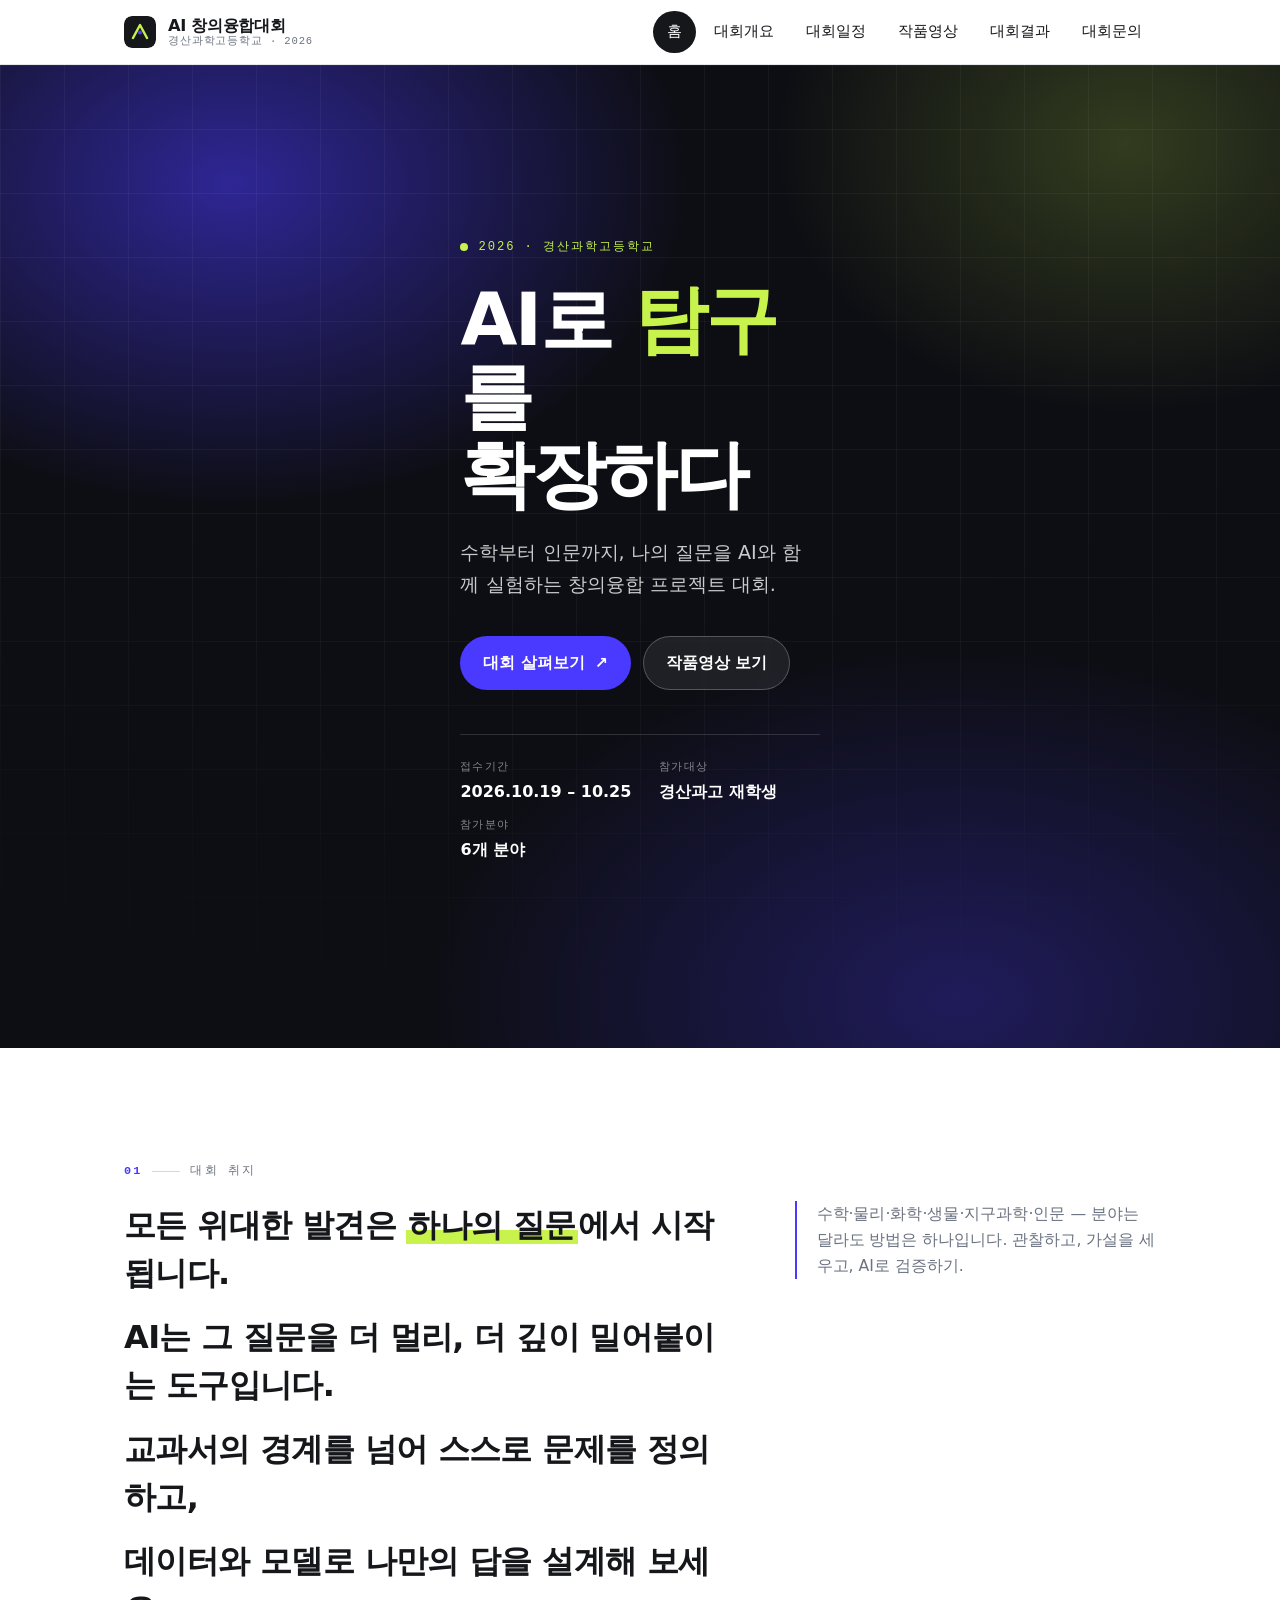
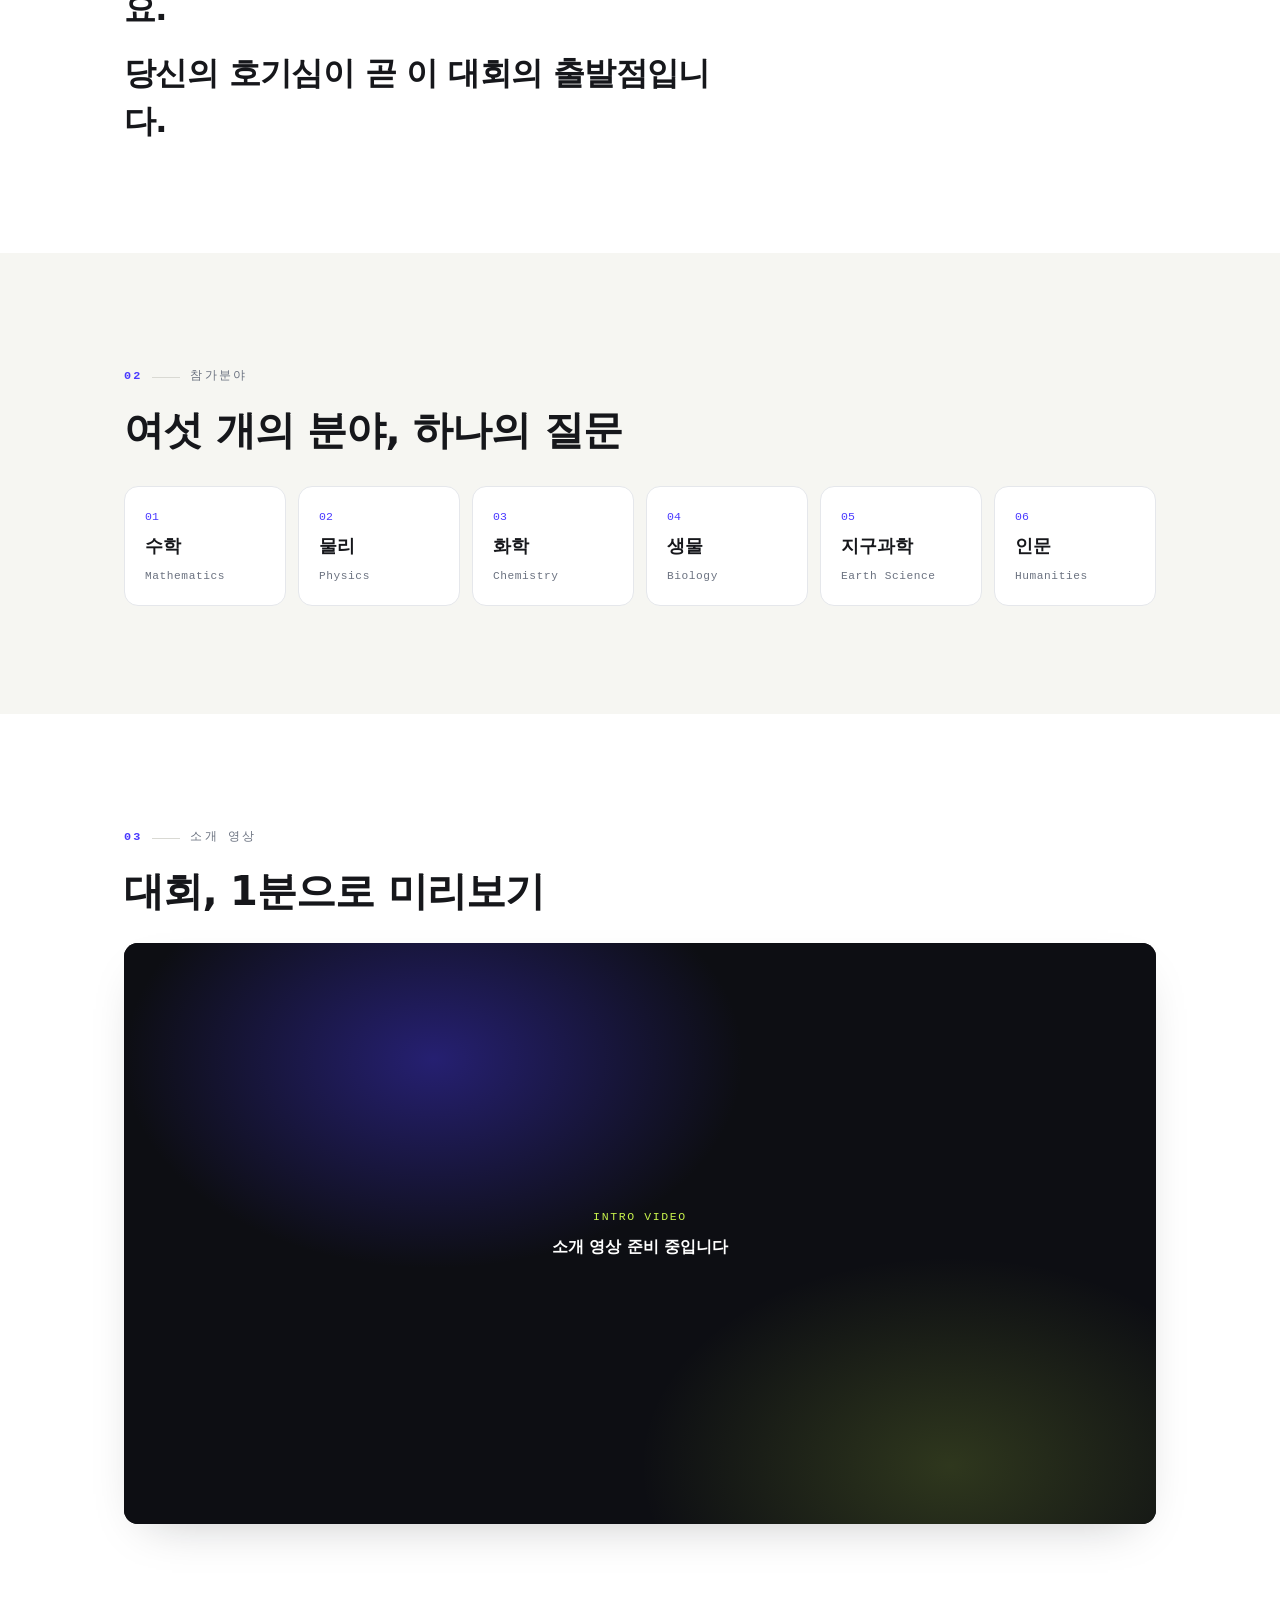
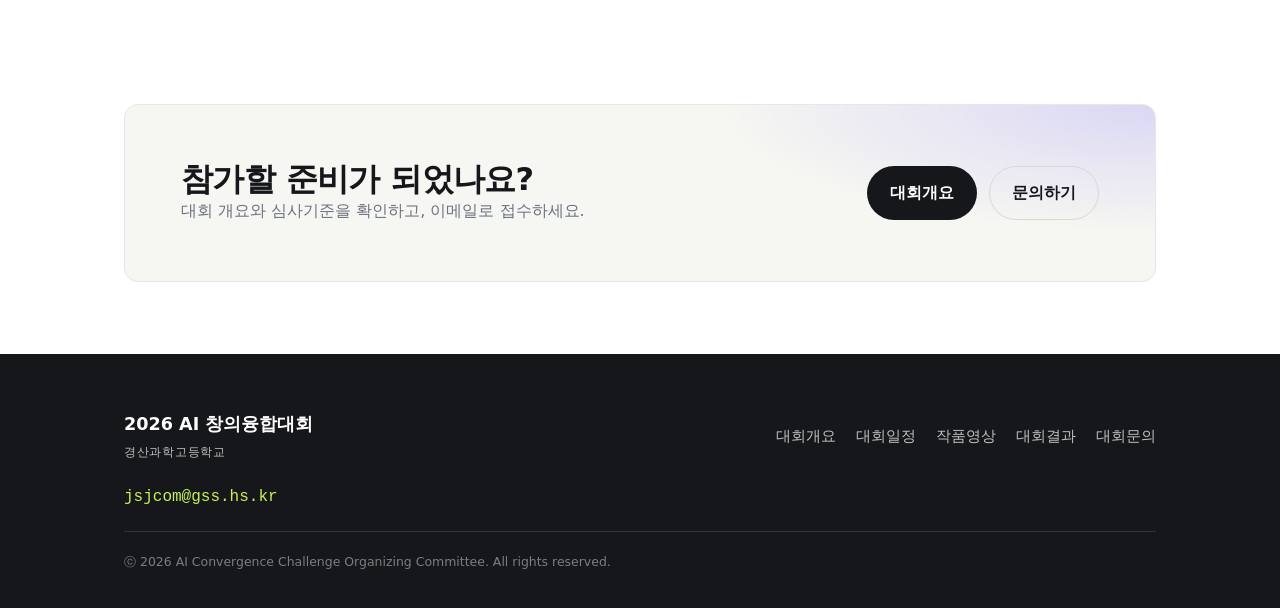
==== index.html @ 01106b44 "Initial draft: 2026 AI 창의융합대회 static site Six pages (home, about, schedule, works, results, contact)" ====
<!DOCTYPE html>
<html lang="ko">
<head>
  <meta charset="UTF-8" />
  <meta name="viewport" content="width=device-width, initial-scale=1.0" />
  <title>2026 AI 창의융합대회 · 경산과학고등학교</title>
  <meta name="description" content="경산과학고등학교 2026 AI 창의융합대회. 수학·물리·화학·생물·지구과학·인문 6개 분야에서 AI로 탐구를 확장하는 학생 창의융합 프로젝트 대회입니다." />

  <!-- Open Graph -->
  <meta property="og:type" content="website" />
  <meta property="og:title" content="2026 AI 창의융합대회 · 경산과학고등학교" />
  <meta property="og:description" content="AI로 탐구를 확장하는 학생 창의융합 프로젝트 대회. 2026.10.19 접수 시작." />
  <meta property="og:image" content="assets/images/og-image.png" />
  <meta property="og:locale" content="ko_KR" />

  <link rel="icon" href="assets/images/favicon.svg" type="image/svg+xml" />
  <link rel="stylesheet" href="assets/css/style.css" />
</head>
<body>
  <div id="site-header"></div>

  <main id="main">
    <!-- Hero -->
    <section class="hero">
      <div class="hero__bg" aria-hidden="true"></div>
      <div class="hero__grid" aria-hidden="true"></div>
      <div class="wrap hero__inner">
        <p class="hero__eyebrow">2026 · 경산과학고등학교</p>
        <h1 class="hero__title">AI로 <em>탐구</em>를<br />확장하다</h1>
        <p class="hero__sub">
          수학부터 인문까지, 나의 질문을 AI와 함께 실험하는
          창의융합 프로젝트 대회.
        </p>
        <div class="hero__actions">
          <a class="btn btn--primary" href="about.html">
            대회 살펴보기 <span class="btn__arrow" aria-hidden="true">↗</span>
          </a>
          <a class="btn btn--on-dark" href="works.html">작품영상 보기</a>
        </div>
        <dl class="hero__meta">
          <div>
            <dt>접수기간</dt>
            <dd>2026.10.19 – 10.25</dd>
          </div>
          <div>
            <dt>참가대상</dt>
            <dd>경산과고 재학생</dd>
          </div>
          <div>
            <dt>참가분야</dt>
            <dd>6개 분야</dd>
          </div>
        </dl>
      </div>
    </section>

    <!-- 취지문 -->
    <section class="section" aria-labelledby="manifesto-title">
      <div class="wrap">
        <p class="eyebrow" data-index="01"><span class="eyebrow__line"></span> 대회 취지</p>
        <div class="manifesto__grid">
          <div class="manifesto__body" id="manifesto-title" data-reveal>
            <!-- TODO(콘텐츠): 취지·독려 문구 5줄 확정 후 교체 (SPEC §11) -->
            <p>모든 위대한 발견은 <span class="hl">하나의 질문</span>에서 시작됩니다.</p>
            <p>AI는 그 질문을 더 멀리, 더 깊이 밀어붙이는 도구입니다.</p>
            <p>교과서의 경계를 넘어 스스로 문제를 정의하고,</p>
            <p>데이터와 모델로 나만의 답을 설계해 보세요.</p>
            <p>당신의 호기심이 곧 이 대회의 출발점입니다.</p>
          </div>
          <aside class="manifesto__aside" data-reveal>
            수학·물리·화학·생물·지구과학·인문 —
            분야는 달라도 방법은 하나입니다.
            관찰하고, 가설을 세우고, AI로 검증하기.
          </aside>
        </div>
      </div>
    </section>

    <!-- 참가분야 -->
    <section class="section section--paper" aria-labelledby="fields-title">
      <div class="wrap">
        <p class="eyebrow" data-index="02"><span class="eyebrow__line"></span> 참가분야</p>
        <h2 class="section-title" id="fields-title" data-reveal>여섯 개의 분야, 하나의 질문</h2>
        <div class="cat-strip" style="margin-top: 32px;">
          <a class="cat-chip" href="works.html#math" data-reveal>
            <span class="cat-chip__num">01</span>
            <span class="cat-chip__name">수학</span>
            <span class="cat-chip__en">Mathematics</span>
          </a>
          <a class="cat-chip" href="works.html#physics" data-reveal>
            <span class="cat-chip__num">02</span>
            <span class="cat-chip__name">물리</span>
            <span class="cat-chip__en">Physics</span>
          </a>
          <a class="cat-chip" href="works.html#chemistry" data-reveal>
            <span class="cat-chip__num">03</span>
            <span class="cat-chip__name">화학</span>
            <span class="cat-chip__en">Chemistry</span>
          </a>
          <a class="cat-chip" href="works.html#biology" data-reveal>
            <span class="cat-chip__num">04</span>
            <span class="cat-chip__name">생물</span>
            <span class="cat-chip__en">Biology</span>
          </a>
          <a class="cat-chip" href="works.html#earth" data-reveal>
            <span class="cat-chip__num">05</span>
            <span class="cat-chip__name">지구과학</span>
            <span class="cat-chip__en">Earth Science</span>
          </a>
          <a class="cat-chip" href="works.html#humanities" data-reveal>
            <span class="cat-chip__num">06</span>
            <span class="cat-chip__name">인문</span>
            <span class="cat-chip__en">Humanities</span>
          </a>
        </div>
      </div>
    </section>

    <!-- 소개 영상 -->
    <section class="section" aria-labelledby="video-title">
      <div class="wrap">
        <p class="eyebrow" data-index="03"><span class="eyebrow__line"></span> 소개 영상</p>
        <h2 class="section-title" id="video-title" data-reveal>대회, 1분으로 미리보기</h2>
        <div class="intro-video" style="margin-top: 28px;" data-reveal>
          <!--
            소개 영상 준비 시 아래 placeholder 를 제거하고 video 를 노출하세요.
            자동재생을 위해 muted playsinline 은 반드시 유지 (CLAUDE.md gotchas).
          <video autoplay muted loop playsinline poster="assets/images/hero.jpg">
            <source src="assets/video/intro.mp4" type="video/mp4" />
          </video>
          -->
          <div class="intro-video__placeholder">
            <span class="tag">Intro Video</span>
            <span class="msg">소개 영상 준비 중입니다</span>
          </div>
        </div>
      </div>
    </section>

    <!-- CTA -->
    <section class="section section--tight">
      <div class="wrap">
        <div class="cta-band" data-reveal>
          <div>
            <h2>참가할 준비가 되었나요?</h2>
            <p>대회 개요와 심사기준을 확인하고, 이메일로 접수하세요.</p>
          </div>
          <div class="cta-band__actions">
            <a class="btn btn--ink" href="about.html">대회개요</a>
            <a class="btn btn--ghost" href="contact.html">문의하기</a>
          </div>
        </div>
      </div>
    </section>
  </main>

  <div id="site-footer"></div>
  <script src="assets/js/common.js" defer></script>
</body>
</html>
---- assets/css/style.css ----
/* =========================================================================
   2026 AI 창의융합대회 — style.css
   Design language: scientific-editorial. Mono-numbered section labels,
   thin grid rules, generous whitespace, ink + electric indigo + lime accent.
   Mobile-first. Breakpoint up at 641px / 769px / 1025px.
   ========================================================================= */

/* ----- 1. Tokens ----- */
:root {
  /* Brand */
  --color-primary: #4a3aff;   /* electric indigo */
  --color-primary-deep: #2f1fd6;
  --color-accent: #c8f24c;    /* lime highlight */
  --color-ink: #16171b;       /* near-black */

  /* Surfaces */
  --color-bg: #ffffff;
  --color-paper: #f6f6f2;     /* off-white section band */
  --color-text: #1a1a1a;
  --color-muted: #6b7280;
  --color-border: #e5e7eb;
  --color-hairline: #d9d9d3;

  /* Dark hero surface */
  --color-night: #0d0e13;

  /* Typography */
  --font-sans: "Pretendard Variable", Pretendard, -apple-system,
    BlinkMacSystemFont, "Apple SD Gothic Neo", "Malgun Gothic", "맑은 고딕",
    system-ui, sans-serif;
  --font-mono: "SF Mono", ui-monospace, "Cascadia Code", "Roboto Mono",
    Menlo, Consolas, monospace;

  /* Rhythm */
  --wrap: 1080px;
  --wrap-wide: 1180px;
  --pad-x: 16px;
  --radius: 14px;
  --radius-sm: 8px;

  --shadow-sm: 0 1px 2px rgba(16, 17, 20, 0.06);
  --shadow-md: 0 18px 48px -24px rgba(16, 17, 20, 0.28);

  --ease: cubic-bezier(0.22, 1, 0.36, 1);
}

@media (min-width: 641px) {
  :root { --pad-x: 24px; }
}

/* ----- 2. Reset / base ----- */
*, *::before, *::after { box-sizing: border-box; }

html { -webkit-text-size-adjust: 100%; scroll-behavior: smooth; }
@media (prefers-reduced-motion: reduce) {
  html { scroll-behavior: auto; }
}

body {
  margin: 0;
  font-family: var(--font-sans);
  font-size: 16px;
  line-height: 1.65;
  color: var(--color-text);
  background: var(--color-bg);
  -webkit-font-smoothing: antialiased;
  text-rendering: optimizeLegibility;
  overflow-x: hidden;
}

img, svg, video, iframe { display: block; max-width: 100%; }
img, video { height: auto; }

a { color: var(--color-primary); text-decoration: none; }
a:hover { text-decoration: underline; }

h1, h2, h3, h4 {
  margin: 0;
  line-height: 1.18;
  font-weight: 750;
  letter-spacing: -0.02em;
  color: var(--color-ink);
}

p { margin: 0; }

ul { margin: 0; padding: 0; list-style: none; }

:focus-visible {
  outline: 3px solid var(--color-primary);
  outline-offset: 2px;
  border-radius: 3px;
}

.skip-link {
  position: absolute;
  left: -9999px;
  top: 0;
  z-index: 200;
  background: var(--color-ink);
  color: #fff;
  padding: 10px 16px;
  border-radius: 0 0 8px 0;
}
.skip-link:focus { left: 0; }

/* ----- 3. Layout ----- */
.wrap {
  width: 100%;
  max-width: var(--wrap);
  margin-inline: auto;
  padding-inline: var(--pad-x);
}
.wrap--wide { max-width: var(--wrap-wide); }

.section { padding-block: clamp(56px, 9vw, 108px); }
.section--paper { background: var(--color-paper); }
.section--tight { padding-block: clamp(40px, 6vw, 72px); }

/* Section eyebrow — mono numbered label */
.eyebrow {
  display: inline-flex;
  align-items: center;
  gap: 10px;
  font-family: var(--font-mono);
  font-size: 0.74rem;
  font-weight: 500;
  letter-spacing: 0.18em;
  text-transform: uppercase;
  color: var(--color-muted);
  margin-bottom: 20px;
}
.eyebrow::before {
  content: attr(data-index);
  color: var(--color-primary);
  font-weight: 600;
}
.eyebrow__line {
  flex: 1;
  height: 1px;
  min-width: 28px;
  background: var(--color-hairline);
}

.section-title {
  font-size: clamp(1.6rem, 4.4vw, 2.5rem);
  max-width: 20ch;
}
.section-lead {
  margin-top: 16px;
  max-width: 56ch;
  color: var(--color-muted);
  font-size: 1.05rem;
}

/* ----- 4. Buttons / chips ----- */
.btn {
  display: inline-flex;
  align-items: center;
  gap: 10px;
  padding: 13px 22px;
  border-radius: 999px;
  font-weight: 650;
  font-size: 0.98rem;
  border: 1.5px solid transparent;
  cursor: pointer;
  transition: transform 0.25s var(--ease), background-color 0.25s var(--ease),
    color 0.25s var(--ease), border-color 0.25s var(--ease);
  text-decoration: none;
}
.btn:hover { text-decoration: none; transform: translateY(-2px); }
.btn__arrow { transition: transform 0.25s var(--ease); }
.btn:hover .btn__arrow { transform: translate(3px, -3px); }

.btn--primary { background: var(--color-primary); color: #fff; }
.btn--primary:hover { background: var(--color-primary-deep); }

.btn--ink { background: var(--color-ink); color: #fff; }
.btn--ink:hover { background: #000; }

.btn--ghost {
  background: transparent;
  color: var(--color-ink);
  border-color: var(--color-hairline);
}
.btn--ghost:hover { border-color: var(--color-ink); }

.btn--on-dark {
  background: rgba(255, 255, 255, 0.08);
  color: #fff;
  border-color: rgba(255, 255, 255, 0.24);
  backdrop-filter: blur(4px);
}
.btn--on-dark:hover { background: rgba(255, 255, 255, 0.16); }

/* ----- 5. Header ----- */
.site-header {
  position: sticky;
  top: 0;
  z-index: 100;
  background: rgba(255, 255, 255, 0.82);
  backdrop-filter: saturate(180%) blur(12px);
  border-bottom: 1px solid var(--color-border);
}
.header__inner {
  display: flex;
  align-items: center;
  justify-content: space-between;
  gap: 16px;
  min-height: 64px;
}

.brand {
  display: inline-flex;
  align-items: center;
  gap: 12px;
  color: var(--color-ink);
}
.brand:hover { text-decoration: none; }
.brand__mark { display: grid; place-items: center; }
.brand__mark svg { border-radius: 8px; }
.brand__text { display: flex; flex-direction: column; line-height: 1.15; }
.brand__title { font-weight: 800; font-size: 1.02rem; letter-spacing: -0.02em; }
.brand__sub {
  font-family: var(--font-mono);
  font-size: 0.66rem;
  letter-spacing: 0.08em;
  color: var(--color-muted);
}

.site-nav {}
.nav-list { display: flex; align-items: center; gap: 4px; }
.nav-list a {
  display: inline-block;
  padding: 8px 14px;
  border-radius: 999px;
  color: var(--color-ink);
  font-weight: 550;
  font-size: 0.95rem;
  transition: background-color 0.2s var(--ease), color 0.2s var(--ease);
}
.nav-list a:hover { background: var(--color-paper); text-decoration: none; }
.nav-list a.active { background: var(--color-ink); color: #fff; }

.nav-toggle {
  display: none;
  width: 44px;
  height: 44px;
  padding: 0;
  border: 1px solid var(--color-border);
  border-radius: 10px;
  background: #fff;
  cursor: pointer;
  position: relative;
}
.nav-toggle__bar {
  position: absolute;
  left: 50%;
  width: 20px;
  height: 2px;
  background: var(--color-ink);
  border-radius: 2px;
  transform: translateX(-50%);
  transition: transform 0.28s var(--ease), opacity 0.2s var(--ease);
}
.nav-toggle__bar:nth-child(1) { top: 15px; }
.nav-toggle__bar:nth-child(2) { top: 21px; }
.nav-toggle__bar:nth-child(3) { top: 27px; }

/* ----- 6. Footer ----- */
.site-footer {
  background: var(--color-ink);
  color: rgba(255, 255, 255, 0.72);
  padding-block: 56px 40px;
  margin-top: 0;
}
.footer__inner { display: grid; gap: 24px; }
.footer__brand { display: flex; flex-direction: column; gap: 4px; }
.footer__title { color: #fff; font-weight: 750; font-size: 1.1rem; }
.footer__org { font-family: var(--font-mono); font-size: 0.78rem; letter-spacing: 0.06em; }
.footer__nav { display: flex; flex-wrap: wrap; gap: 8px 20px; }
.footer__nav a { color: rgba(255, 255, 255, 0.72); font-size: 0.92rem; }
.footer__nav a:hover { color: #fff; }
.footer__contact a { color: var(--color-accent); font-family: var(--font-mono); }
.footer__copy {
  font-size: 0.78rem;
  color: rgba(255, 255, 255, 0.44);
  border-top: 1px solid rgba(255, 255, 255, 0.12);
  padding-top: 20px;
}

@media (min-width: 769px) {
  .footer__inner {
    grid-template-columns: 1fr auto;
    align-items: center;
    row-gap: 20px;
  }
  .footer__copy { grid-column: 1 / -1; }
}

/* ----- 7. Hero (home) ----- */
.hero {
  position: relative;
  background: var(--color-night);
  color: #fff;
  overflow: hidden;
  isolation: isolate;
}
.hero__bg {
  position: absolute;
  inset: 0;
  z-index: -2;
  background:
    radial-gradient(60% 55% at 18% 12%, rgba(74, 58, 255, 0.55), transparent 60%),
    radial-gradient(50% 50% at 88% 8%, rgba(200, 242, 76, 0.20), transparent 55%),
    radial-gradient(70% 60% at 75% 95%, rgba(74, 58, 255, 0.30), transparent 60%);
  animation: heroDrift 22s var(--ease) infinite alternate;
}
@keyframes heroDrift {
  from { transform: scale(1) translate(0, 0); }
  to { transform: scale(1.12) translate(-2%, 2%); }
}
/* thin grid overlay */
.hero__grid {
  position: absolute;
  inset: 0;
  z-index: -1;
  background-image:
    linear-gradient(rgba(255, 255, 255, 0.045) 1px, transparent 1px),
    linear-gradient(90deg, rgba(255, 255, 255, 0.045) 1px, transparent 1px);
  background-size: 64px 64px;
  mask-image: radial-gradient(120% 100% at 50% 0%, #000 55%, transparent 100%);
}
.hero__inner {
  position: relative;
  padding-block: clamp(72px, 15vw, 168px);
  max-width: 40ch;
}
.hero__eyebrow {
  display: inline-flex;
  align-items: center;
  gap: 10px;
  font-family: var(--font-mono);
  font-size: 0.76rem;
  letter-spacing: 0.16em;
  text-transform: uppercase;
  color: var(--color-accent);
  margin-bottom: 24px;
}
.hero__eyebrow::before {
  content: "";
  width: 8px; height: 8px;
  background: var(--color-accent);
  border-radius: 50%;
  box-shadow: 0 0 0 0 rgba(200, 242, 76, 0.6);
  animation: pulse 2.4s ease-out infinite;
}
@keyframes pulse {
  to { box-shadow: 0 0 0 10px rgba(200, 242, 76, 0); }
}
.hero__title {
  color: #fff;
  font-size: clamp(2.4rem, 8vw, 4.6rem);
  line-height: 1.05;
  letter-spacing: -0.035em;
  font-weight: 820;
}
.hero__title em {
  font-style: normal;
  color: var(--color-accent);
}
.hero__sub {
  margin-top: 24px;
  font-size: clamp(1rem, 2.6vw, 1.2rem);
  color: rgba(255, 255, 255, 0.78);
  max-width: 34ch;
}
.hero__actions {
  margin-top: 36px;
  display: flex;
  flex-wrap: wrap;
  gap: 12px;
}
.hero__meta {
  margin-top: 44px;
  display: flex;
  flex-wrap: wrap;
  gap: 12px 28px;
  padding-top: 24px;
  border-top: 1px solid rgba(255, 255, 255, 0.14);
}
.hero__meta div { display: flex; flex-direction: column; gap: 2px; }
.hero__meta dt {
  font-family: var(--font-mono);
  font-size: 0.68rem;
  letter-spacing: 0.1em;
  text-transform: uppercase;
  color: rgba(255, 255, 255, 0.5);
}
.hero__meta dd { margin: 0; font-weight: 650; color: #fff; }

/* ----- 8. Home: 취지문 ----- */
.manifesto__grid { display: grid; gap: 32px; }
.manifesto__body {
  font-size: clamp(1.3rem, 3.4vw, 2rem);
  line-height: 1.5;
  font-weight: 600;
  letter-spacing: -0.02em;
  color: var(--color-ink);
}
.manifesto__body p { margin-bottom: 0.5em; }
.manifesto__body p:last-child { margin-bottom: 0; }
.manifesto__body .hl {
  background: linear-gradient(transparent 62%, var(--color-accent) 62%);
  padding-inline: 2px;
}
.manifesto__aside {
  align-self: start;
  border-left: 2px solid var(--color-primary);
  padding-left: 20px;
  color: var(--color-muted);
  font-size: 0.98rem;
}

@media (min-width: 861px) {
  .manifesto__grid { grid-template-columns: 1.7fr 1fr; gap: 56px; }
}

/* ----- 9. Home: category strip ----- */
.cat-strip { display: grid; gap: 12px; grid-template-columns: repeat(2, 1fr); }
.cat-chip {
  display: flex;
  flex-direction: column;
  gap: 6px;
  padding: 20px;
  border: 1px solid var(--color-border);
  border-radius: var(--radius);
  background: var(--color-bg);
  color: var(--color-ink);
  transition: transform 0.25s var(--ease), border-color 0.25s var(--ease),
    box-shadow 0.25s var(--ease);
}
.cat-chip:hover {
  text-decoration: none;
  transform: translateY(-4px);
  border-color: var(--color-ink);
  box-shadow: var(--shadow-md);
}
.cat-chip__num { font-family: var(--font-mono); font-size: 0.72rem; color: var(--color-primary); }
.cat-chip__name { font-weight: 750; font-size: 1.1rem; }
.cat-chip__en { font-family: var(--font-mono); font-size: 0.7rem; color: var(--color-muted); letter-spacing: 0.05em; }

@media (min-width: 641px) { .cat-strip { grid-template-columns: repeat(3, 1fr); } }
@media (min-width: 1025px) { .cat-strip { grid-template-columns: repeat(6, 1fr); } }

/* ----- 10. Home: intro video ----- */
.intro-video {
  position: relative;
  border-radius: var(--radius);
  overflow: hidden;
  background: var(--color-night);
  aspect-ratio: 16 / 9;
  box-shadow: var(--shadow-md);
}
.intro-video video { width: 100%; height: 100%; object-fit: cover; }
/* controls only on hover — hide native controls until pointer over */
.intro-video video::-webkit-media-controls { opacity: 0; transition: opacity 0.2s; }
.intro-video:hover video::-webkit-media-controls { opacity: 1; }
.intro-video__placeholder {
  position: absolute;
  inset: 0;
  display: grid;
  place-content: center;
  gap: 8px;
  text-align: center;
  color: rgba(255, 255, 255, 0.72);
  background:
    radial-gradient(50% 60% at 30% 20%, rgba(74, 58, 255, 0.4), transparent 60%),
    radial-gradient(50% 60% at 80% 90%, rgba(200, 242, 76, 0.18), transparent 60%),
    var(--color-night);
}
.intro-video__placeholder .tag {
  font-family: var(--font-mono);
  font-size: 0.72rem;
  letter-spacing: 0.14em;
  text-transform: uppercase;
  color: var(--color-accent);
}
.intro-video__placeholder .msg { font-weight: 650; color: #fff; }

/* ----- 11. Generic prose / cards used across pages ----- */
.lead {
  font-size: clamp(1.05rem, 2.4vw, 1.25rem);
  color: var(--color-muted);
  max-width: 60ch;
}

.card {
  background: var(--color-bg);
  border: 1px solid var(--color-border);
  border-radius: var(--radius);
  padding: 28px;
}
.card--pad-lg { padding: clamp(28px, 4vw, 44px); }

/* Definition rows (about page) */
.spec-list { display: grid; gap: 0; border-top: 1px solid var(--color-hairline); }
.spec-row {
  display: grid;
  gap: 6px;
  padding: 22px 0;
  border-bottom: 1px solid var(--color-hairline);
}
.spec-row dt {
  font-family: var(--font-mono);
  font-size: 0.76rem;
  letter-spacing: 0.08em;
  text-transform: uppercase;
  color: var(--color-primary);
}
.spec-row dd { margin: 0; font-size: 1.08rem; font-weight: 550; color: var(--color-ink); }
.spec-row dd a { font-weight: 650; }
@media (min-width: 641px) {
  .spec-row { grid-template-columns: 220px 1fr; gap: 24px; align-items: baseline; }
}

/* Category pills (about) */
.field-pills { display: flex; flex-wrap: wrap; gap: 10px; }
.field-pill {
  display: inline-flex;
  align-items: center;
  gap: 8px;
  padding: 10px 16px;
  border-radius: 999px;
  border: 1px solid var(--color-border);
  background: var(--color-bg);
  font-weight: 600;
}
.field-pill span { font-family: var(--font-mono); font-size: 0.7rem; color: var(--color-muted); }

/* Table (judging criteria) */
.table-wrap { overflow-x: auto; border: 1px solid var(--color-border); border-radius: var(--radius); }
table.criteria {
  width: 100%;
  min-width: 480px;
  border-collapse: collapse;
  font-size: 0.98rem;
}
table.criteria caption { text-align: left; padding: 16px 20px; color: var(--color-muted); font-size: 0.85rem; }
table.criteria th, table.criteria td { padding: 16px 20px; text-align: left; border-bottom: 1px solid var(--color-hairline); }
table.criteria thead th {
  background: var(--color-paper);
  font-family: var(--font-mono);
  font-size: 0.74rem;
  letter-spacing: 0.06em;
  text-transform: uppercase;
  color: var(--color-muted);
}
table.criteria tbody tr:last-child td { border-bottom: none; }
table.criteria td:nth-child(2) { font-weight: 700; color: var(--color-primary); white-space: nowrap; }

.notice {
  margin-top: 16px;
  font-size: 0.85rem;
  color: var(--color-muted);
  font-family: var(--font-mono);
}

/* ----- 12. Schedule timeline ----- */
.timeline { position: relative; margin-top: 8px; }
.timeline::before {
  content: "";
  position: absolute;
  left: 15px;
  top: 8px;
  bottom: 8px;
  width: 2px;
  background: linear-gradient(var(--color-primary), var(--color-hairline));
}
.tl-item {
  position: relative;
  padding: 0 0 40px 52px;
}
.tl-item:last-child { padding-bottom: 0; }
.tl-item__dot {
  position: absolute;
  left: 6px;
  top: 4px;
  width: 20px;
  height: 20px;
  border-radius: 50%;
  background: #fff;
  border: 3px solid var(--color-primary);
}
.tl-item--done .tl-item__dot { background: var(--color-primary); }
.tl-item--now .tl-item__dot {
  border-color: var(--color-ink);
  box-shadow: 0 0 0 5px rgba(74, 58, 255, 0.15);
}
.tl-item__date {
  font-family: var(--font-mono);
  font-size: 0.8rem;
  letter-spacing: 0.04em;
  color: var(--color-primary);
  font-weight: 600;
}
.tl-item__title { font-size: 1.2rem; margin-top: 4px; }
.tl-item__desc { margin-top: 6px; color: var(--color-muted); font-size: 0.96rem; }
.tl-item__badge {
  display: inline-block;
  margin-top: 8px;
  font-family: var(--font-mono);
  font-size: 0.66rem;
  letter-spacing: 0.1em;
  text-transform: uppercase;
  padding: 3px 8px;
  border-radius: 5px;
  background: var(--color-ink);
  color: var(--color-accent);
}

/* ----- 13. Works page ----- */
.tabs {
  display: flex;
  gap: 8px;
  overflow-x: auto;
  padding-bottom: 6px;
  margin-bottom: 32px;
  scrollbar-width: thin;
  -webkit-overflow-scrolling: touch;
}
.tab {
  flex: 0 0 auto;
  padding: 10px 18px;
  border-radius: 999px;
  border: 1px solid var(--color-border);
  background: #fff;
  color: var(--color-ink);
  font-weight: 600;
  font-size: 0.95rem;
  cursor: pointer;
  white-space: nowrap;
  transition: background-color 0.2s var(--ease), color 0.2s var(--ease),
    border-color 0.2s var(--ease);
}
.tab:hover { border-color: var(--color-ink); }
.tab.is-active { background: var(--color-ink); color: #fff; border-color: var(--color-ink); }

.work-grid {
  display: grid;
  gap: 24px;
  grid-template-columns: 1fr;
}
@media (min-width: 641px) { .work-grid { grid-template-columns: repeat(2, 1fr); } }
@media (min-width: 1025px) { .work-grid { grid-template-columns: repeat(3, 1fr); } }

.work-card {
  display: flex;
  flex-direction: column;
  background: #fff;
  border: 1px solid var(--color-border);
  border-radius: var(--radius);
  overflow: hidden;
  transition: transform 0.3s var(--ease), box-shadow 0.3s var(--ease),
    border-color 0.3s var(--ease);
}
.work-card:hover {
  transform: translateY(-4px);
  box-shadow: var(--shadow-md);
  border-color: var(--color-hairline);
}
.work-card__video { position: relative; aspect-ratio: 16 / 9; background: #000; }
.work-card__video iframe { position: absolute; inset: 0; width: 100%; height: 100%; border: 0; }
.work-card__body { padding: 20px; display: flex; flex-direction: column; gap: 8px; flex: 1; }
.work-card__award {
  align-self: flex-start;
  font-family: var(--font-mono);
  font-size: 0.7rem;
  font-weight: 600;
  letter-spacing: 0.06em;
  padding: 4px 10px;
  border-radius: 6px;
  background: var(--color-accent);
  color: var(--color-ink);
}
.work-card__title { font-size: 1.12rem; }
.work-card__team { color: var(--color-primary); font-size: 0.9rem; font-weight: 600; }
.work-card__desc { color: var(--color-muted); font-size: 0.94rem; }
.work-card__link {
  margin-top: auto;
  padding-top: 12px;
  display: inline-flex;
  align-items: center;
  gap: 6px;
  font-weight: 600;
  font-size: 0.92rem;
}

.empty-state {
  text-align: center;
  padding: 72px 24px;
  border: 1px dashed var(--color-hairline);
  border-radius: var(--radius);
  color: var(--color-muted);
  background: var(--color-paper);
}
.empty-state__mark { font-size: 2rem; margin-bottom: 8px; }

/* ----- 14. Results page ----- */
.results-pending {
  text-align: center;
  padding: clamp(48px, 8vw, 96px) 24px;
  border-radius: var(--radius);
  background:
    radial-gradient(60% 80% at 50% 0%, rgba(74, 58, 255, 0.10), transparent 70%),
    var(--color-paper);
  border: 1px solid var(--color-border);
}
.results-pending__tag {
  font-family: var(--font-mono);
  font-size: 0.76rem;
  letter-spacing: 0.14em;
  text-transform: uppercase;
  color: var(--color-primary);
}
.results-pending__date {
  margin-top: 16px;
  font-size: clamp(1.6rem, 5vw, 2.6rem);
  font-weight: 800;
  letter-spacing: -0.03em;
  color: var(--color-ink);
}
.results-pending__note { margin-top: 12px; color: var(--color-muted); }

.results-group { margin-top: 48px; }
.results-group:first-child { margin-top: 0; }
.results-group__title { margin-bottom: 20px; }
.results-group__label {
  display: inline-flex;
  align-items: center;
  gap: 12px;
  font-size: 1.4rem;
}
.results-group__label::before {
  content: "";
  width: 26px; height: 3px;
  background: var(--color-primary);
  border-radius: 3px;
}

.winner-list { display: grid; gap: 14px; }
.winner {
  display: grid;
  grid-template-columns: auto 1fr;
  gap: 18px;
  align-items: center;
  padding: 20px 22px;
  border: 1px solid var(--color-border);
  border-radius: var(--radius);
  background: #fff;
}
.winner__award {
  font-family: var(--font-mono);
  font-size: 0.78rem;
  font-weight: 700;
  padding: 8px 12px;
  border-radius: 8px;
  background: var(--color-paper);
  color: var(--color-ink);
  min-width: 60px;
  text-align: center;
}
.award--대상, .award--금상 { background: var(--color-accent); }
.award--은상 { background: #e6e6e6; }
.award--동상 { background: #f0d9c0; }
.winner__title { font-size: 1.1rem; }
.winner__team { color: var(--color-muted); font-size: 0.92rem; margin-top: 2px; }

/* ----- 15. Contact page ----- */
.contact-hero {
  display: grid;
  gap: 28px;
  padding: clamp(32px, 5vw, 56px);
  border-radius: var(--radius);
  background: var(--color-ink);
  color: #fff;
}
.contact-hero__label {
  font-family: var(--font-mono);
  font-size: 0.76rem;
  letter-spacing: 0.14em;
  text-transform: uppercase;
  color: var(--color-accent);
}
.contact-hero__mail {
  font-size: clamp(1.5rem, 5vw, 2.6rem);
  font-weight: 800;
  letter-spacing: -0.02em;
  color: #fff;
  word-break: break-all;
}
.contact-hero__mail:hover { text-decoration: none; color: var(--color-accent); }
.contact-methods { display: grid; gap: 16px; margin-top: 32px; }
@media (min-width: 641px) { .contact-methods { grid-template-columns: repeat(2, 1fr); } }
.contact-method {
  padding: 24px;
  border: 1px solid var(--color-border);
  border-radius: var(--radius);
}
.contact-method h3 { font-size: 1.05rem; margin-bottom: 6px; }
.contact-method p { color: var(--color-muted); font-size: 0.95rem; }
.contact-method a { font-weight: 600; }

/* ----- 16. Page header (interior pages) ----- */
.page-head {
  padding-block: clamp(48px, 8vw, 88px) clamp(28px, 4vw, 44px);
  border-bottom: 1px solid var(--color-border);
}
.page-head__title {
  font-size: clamp(2rem, 6vw, 3.2rem);
  letter-spacing: -0.03em;
}
.page-head__lead { margin-top: 16px; max-width: 56ch; color: var(--color-muted); font-size: 1.08rem; }

/* CTA band */
.cta-band {
  display: grid;
  gap: 20px;
  padding: clamp(32px, 5vw, 56px);
  border-radius: var(--radius);
  background:
    radial-gradient(70% 120% at 100% 0%, rgba(74, 58, 255, 0.16), transparent 60%),
    var(--color-paper);
  border: 1px solid var(--color-border);
}
.cta-band h2 { font-size: clamp(1.4rem, 4vw, 2rem); }
.cta-band p { color: var(--color-muted); max-width: 52ch; }
.cta-band__actions { display: flex; flex-wrap: wrap; gap: 12px; margin-top: 4px; }
@media (min-width: 769px) {
  .cta-band { grid-template-columns: 1fr auto; align-items: center; }
  .cta-band__actions { margin-top: 0; }
}

/* ----- 17. Reveal animation ----- */
[data-reveal] {
  opacity: 0;
  transform: translateY(18px);
  transition: opacity 0.6s var(--ease), transform 0.6s var(--ease);
}
[data-reveal].is-visible { opacity: 1; transform: none; }
@media (prefers-reduced-motion: reduce) {
  [data-reveal] { opacity: 1; transform: none; transition: none; }
  .hero__bg, .hero__eyebrow::before { animation: none; }
}

/* ----- 18. Mobile nav ----- */
@media (max-width: 768px) {
  .nav-toggle { display: block; }
  .site-nav {
    position: absolute;
    left: 0;
    right: 0;
    top: 100%;
    background: #fff;
    border-bottom: 1px solid var(--color-border);
    box-shadow: var(--shadow-md);
    max-height: 0;
    overflow: hidden;
    transition: max-height 0.32s var(--ease);
  }
  .site-header.is-open .site-nav { max-height: 70vh; }
  .nav-list { flex-direction: column; align-items: stretch; gap: 2px; padding: 12px var(--pad-x) 20px; }
  .nav-list a { padding: 12px 14px; border-radius: 10px; }

  .site-header.is-open .nav-toggle__bar:nth-child(1) { top: 21px; transform: translateX(-50%) rotate(45deg); }
  .site-header.is-open .nav-toggle__bar:nth-child(2) { opacity: 0; }
  .site-header.is-open .nav-toggle__bar:nth-child(3) { top: 21px; transform: translateX(-50%) rotate(-45deg); }
}

/* ----- 19. Utilities ----- */
.stack-lg > * + * { margin-top: clamp(28px, 4vw, 44px); }
.text-center { text-align: center; }
.mono { font-family: var(--font-mono); }
[hidden] { display: none !important; }
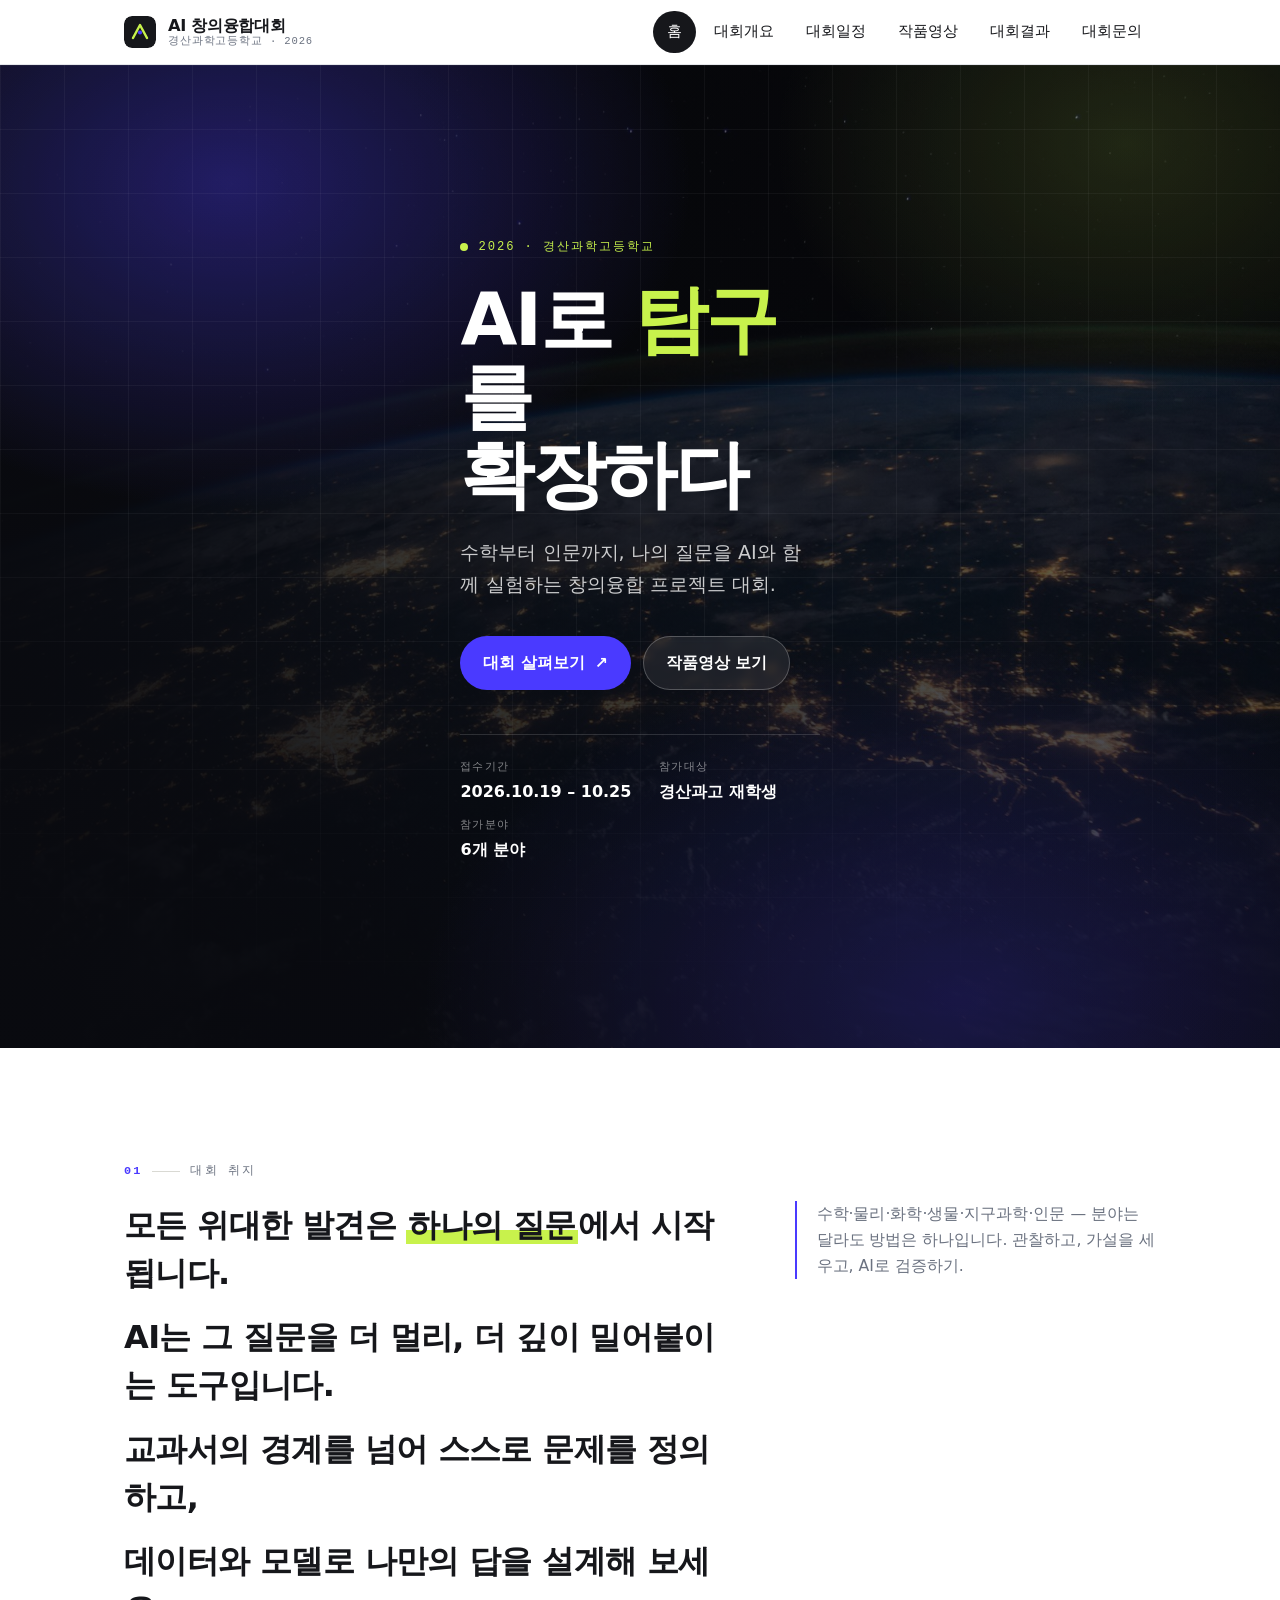
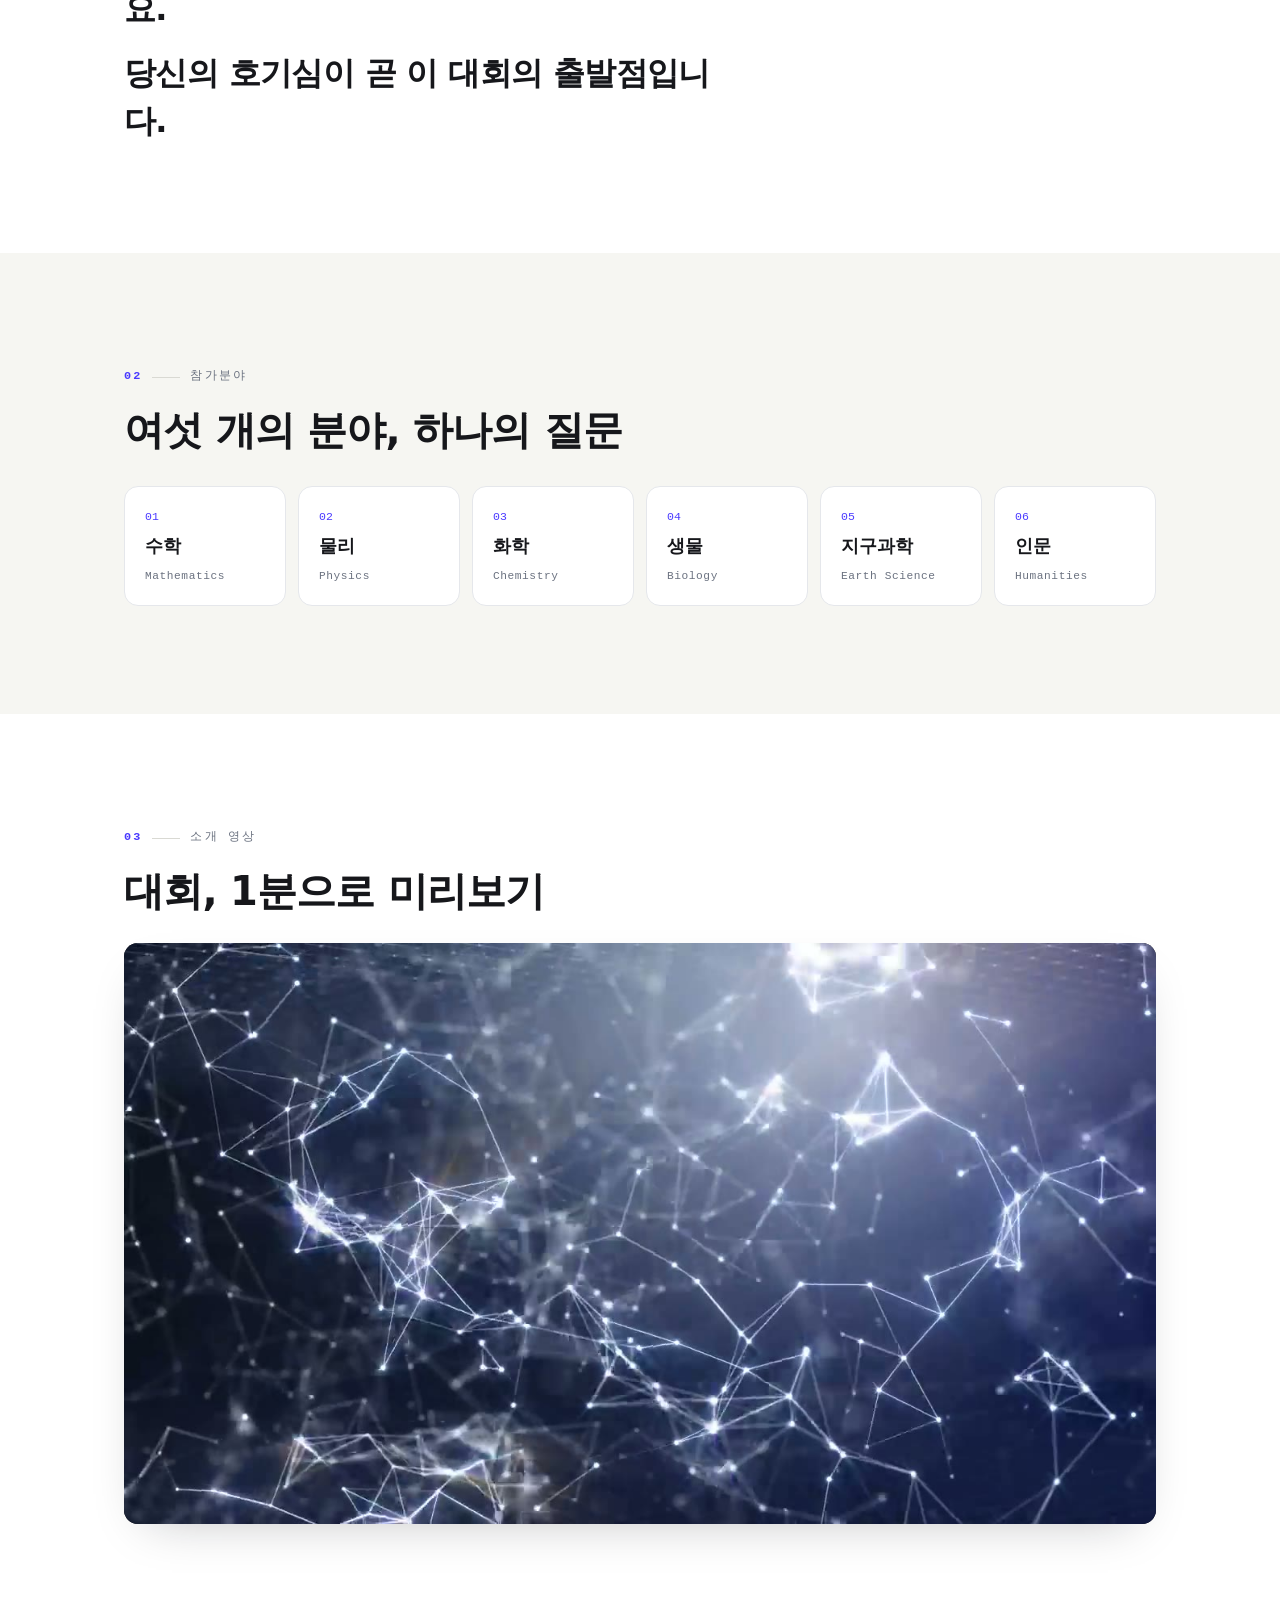
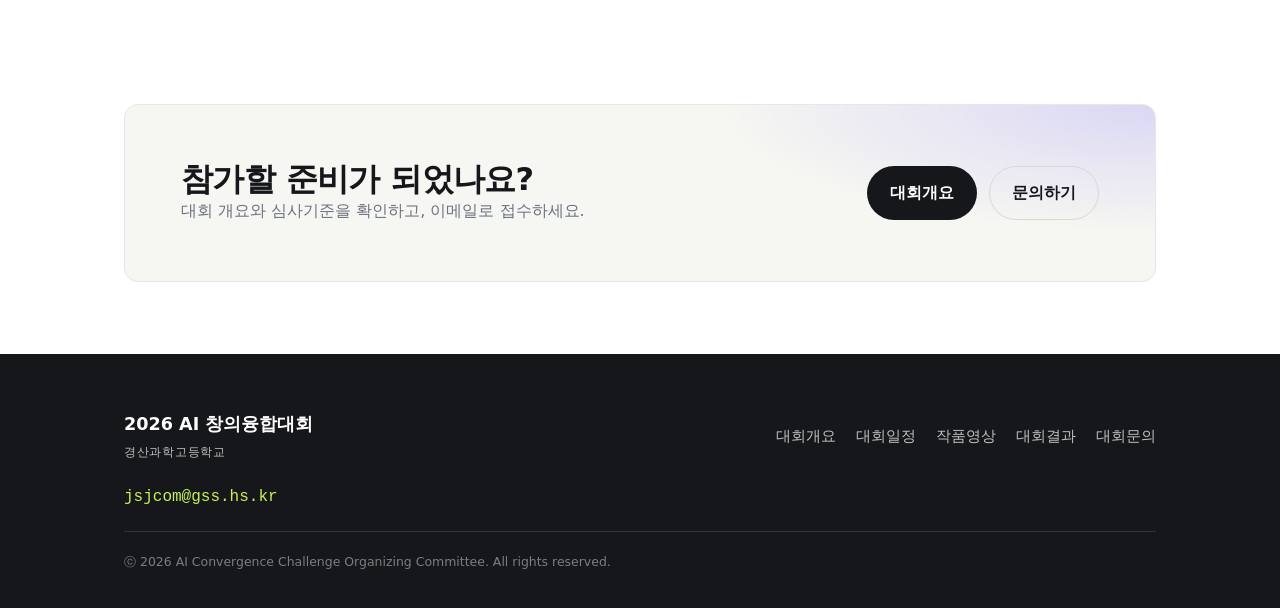
==== commit 6bfd6165: "Add intro video (web-optimized stock loop) with hover-only controls Replace the home intro placehold" ====
--- a/index.html
+++ b/index.html
@@ -122,17 +122,20 @@
         <p class="eyebrow" data-index="03"><span class="eyebrow__line"></span> 소개 영상</p>
         <h2 class="section-title" id="video-title" data-reveal>대회, 1분으로 미리보기</h2>
         <div class="intro-video" style="margin-top: 28px;" data-reveal>
-          <!--
-            소개 영상 준비 시 아래 placeholder 를 제거하고 video 를 노출하세요.
-            자동재생을 위해 muted playsinline 은 반드시 유지 (CLAUDE.md gotchas).
-          <video autoplay muted loop playsinline poster="assets/images/hero.jpg">
+          <!-- 자동재생을 위해 muted playsinline 은 반드시 유지 (CLAUDE.md gotchas).
+               controls 는 common.js 가 마우스 오버 시에만 노출. 배경 영상 교체 시
+               assets/video/intro.mp4 와 poster 이미지를 바꾸면 됩니다. -->
+          <video
+            autoplay muted loop playsinline preload="metadata"
+            poster="assets/images/intro-poster.jpg"
+            data-hover-controls
+            aria-label="2026 AI 창의융합대회 소개 영상">
             <source src="assets/video/intro.mp4" type="video/mp4" />
+            <div class="intro-video__placeholder">
+              <span class="tag">Intro Video</span>
+              <span class="msg">브라우저가 영상을 지원하지 않습니다</span>
+            </div>
           </video>
-          -->
-          <div class="intro-video__placeholder">
-            <span class="tag">Intro Video</span>
-            <span class="msg">소개 영상 준비 중입니다</span>
-          </div>
         </div>
       </div>
     </section>
--- a/assets/css/style.css
+++ b/assets/css/style.css
@@ -301,7 +301,16 @@
 /* ----- 7. Hero (home) ----- */
 .hero {
   position: relative;
-  background: var(--color-night);
+  /* Background photo: assets/images/hero.jpg — "Earth at night" (Unsplash, NASA).
+     Unsplash License (free use, no attribution required). Swap file to change. */
+  background-color: var(--color-night);
+  background-image:
+    linear-gradient(90deg, rgba(9, 10, 15, 0.94) 0%, rgba(9, 10, 15, 0.6) 46%, rgba(9, 10, 15, 0.32) 100%),
+    linear-gradient(180deg, rgba(9, 10, 15, 0.3) 0%, rgba(9, 10, 15, 0.28) 38%, rgba(9, 10, 15, 0.88) 100%),
+    url("../images/hero.jpg");
+  background-size: cover;
+  background-position: center 32%;
+  background-repeat: no-repeat;
   color: #fff;
   overflow: hidden;
   isolation: isolate;
@@ -310,10 +319,12 @@
   position: absolute;
   inset: 0;
   z-index: -2;
+  mix-blend-mode: screen;
+  opacity: 0.85;
   background:
-    radial-gradient(60% 55% at 18% 12%, rgba(74, 58, 255, 0.55), transparent 60%),
-    radial-gradient(50% 50% at 88% 8%, rgba(200, 242, 76, 0.20), transparent 55%),
-    radial-gradient(70% 60% at 75% 95%, rgba(74, 58, 255, 0.30), transparent 60%);
+    radial-gradient(60% 55% at 18% 12%, rgba(74, 58, 255, 0.42), transparent 60%),
+    radial-gradient(50% 50% at 88% 8%, rgba(200, 242, 76, 0.16), transparent 55%),
+    radial-gradient(70% 60% at 75% 95%, rgba(74, 58, 255, 0.26), transparent 60%);
   animation: heroDrift 22s var(--ease) infinite alternate;
 }
 @keyframes heroDrift {
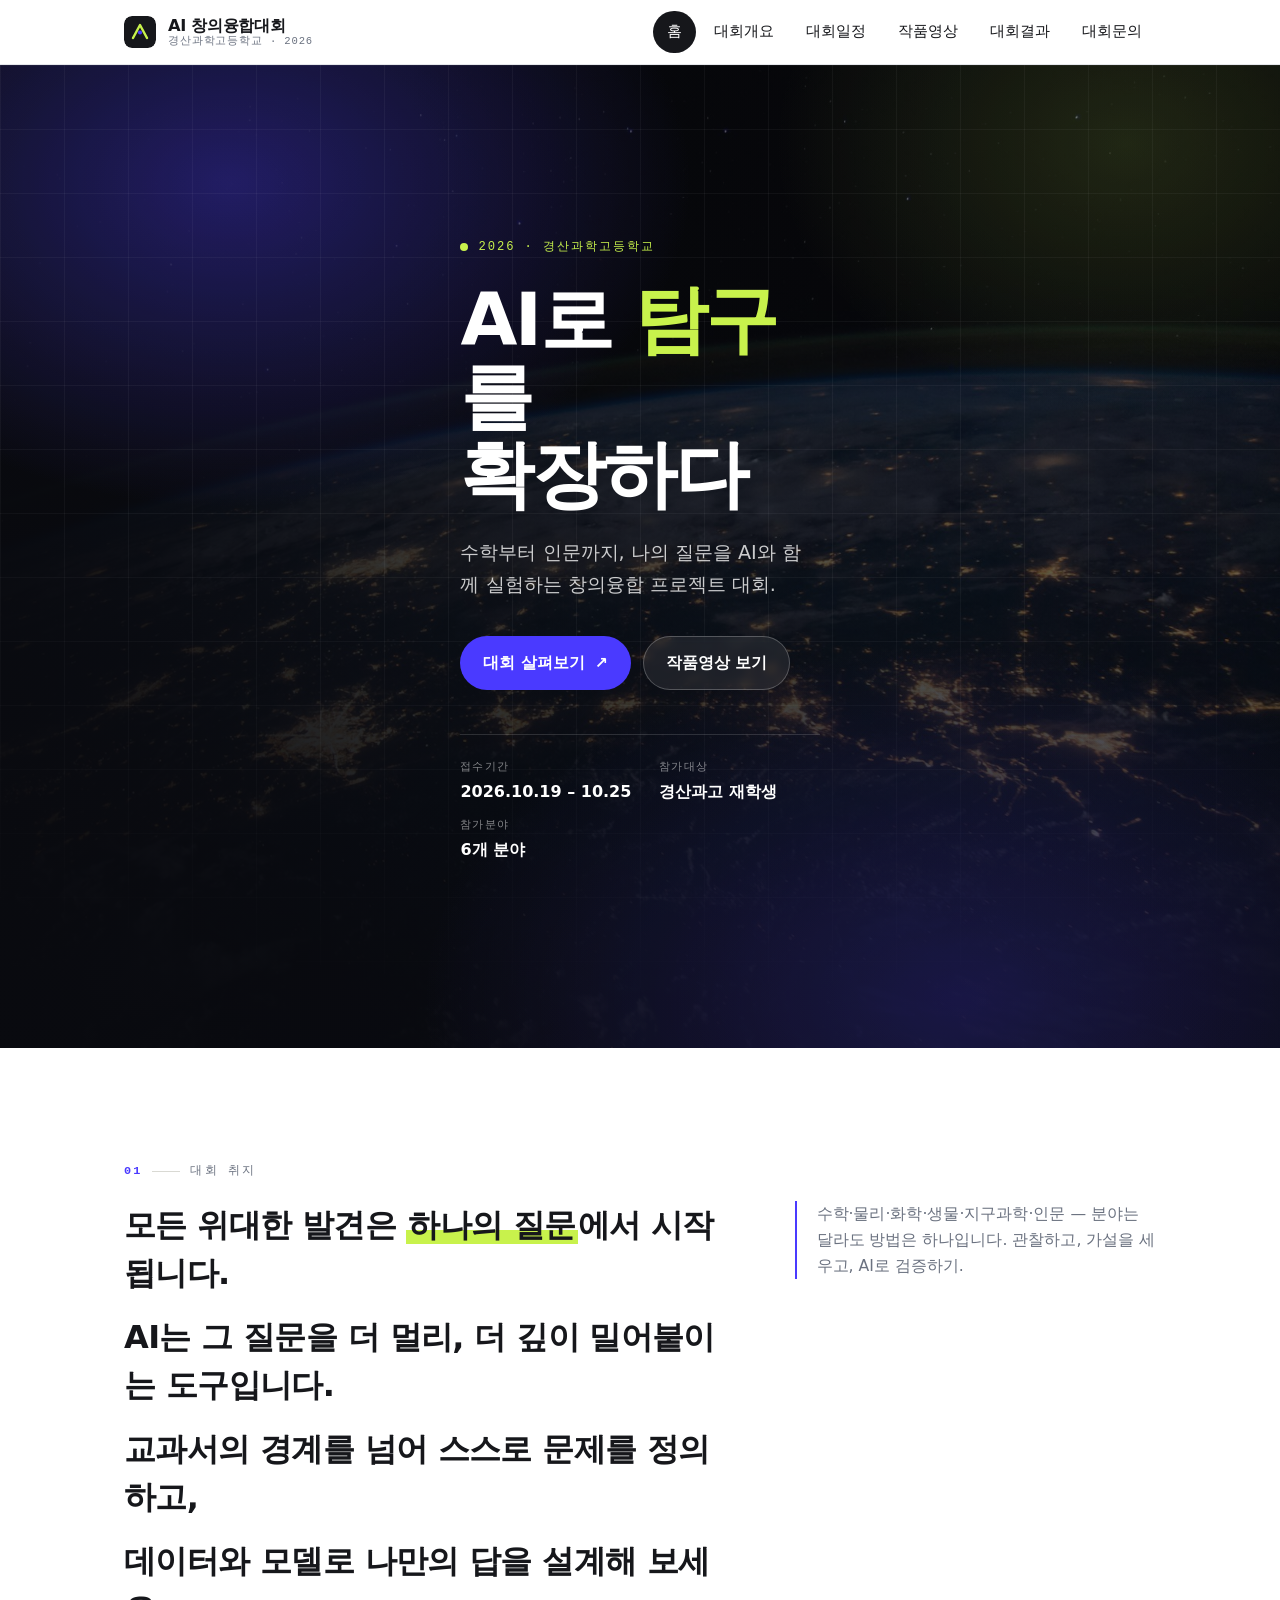
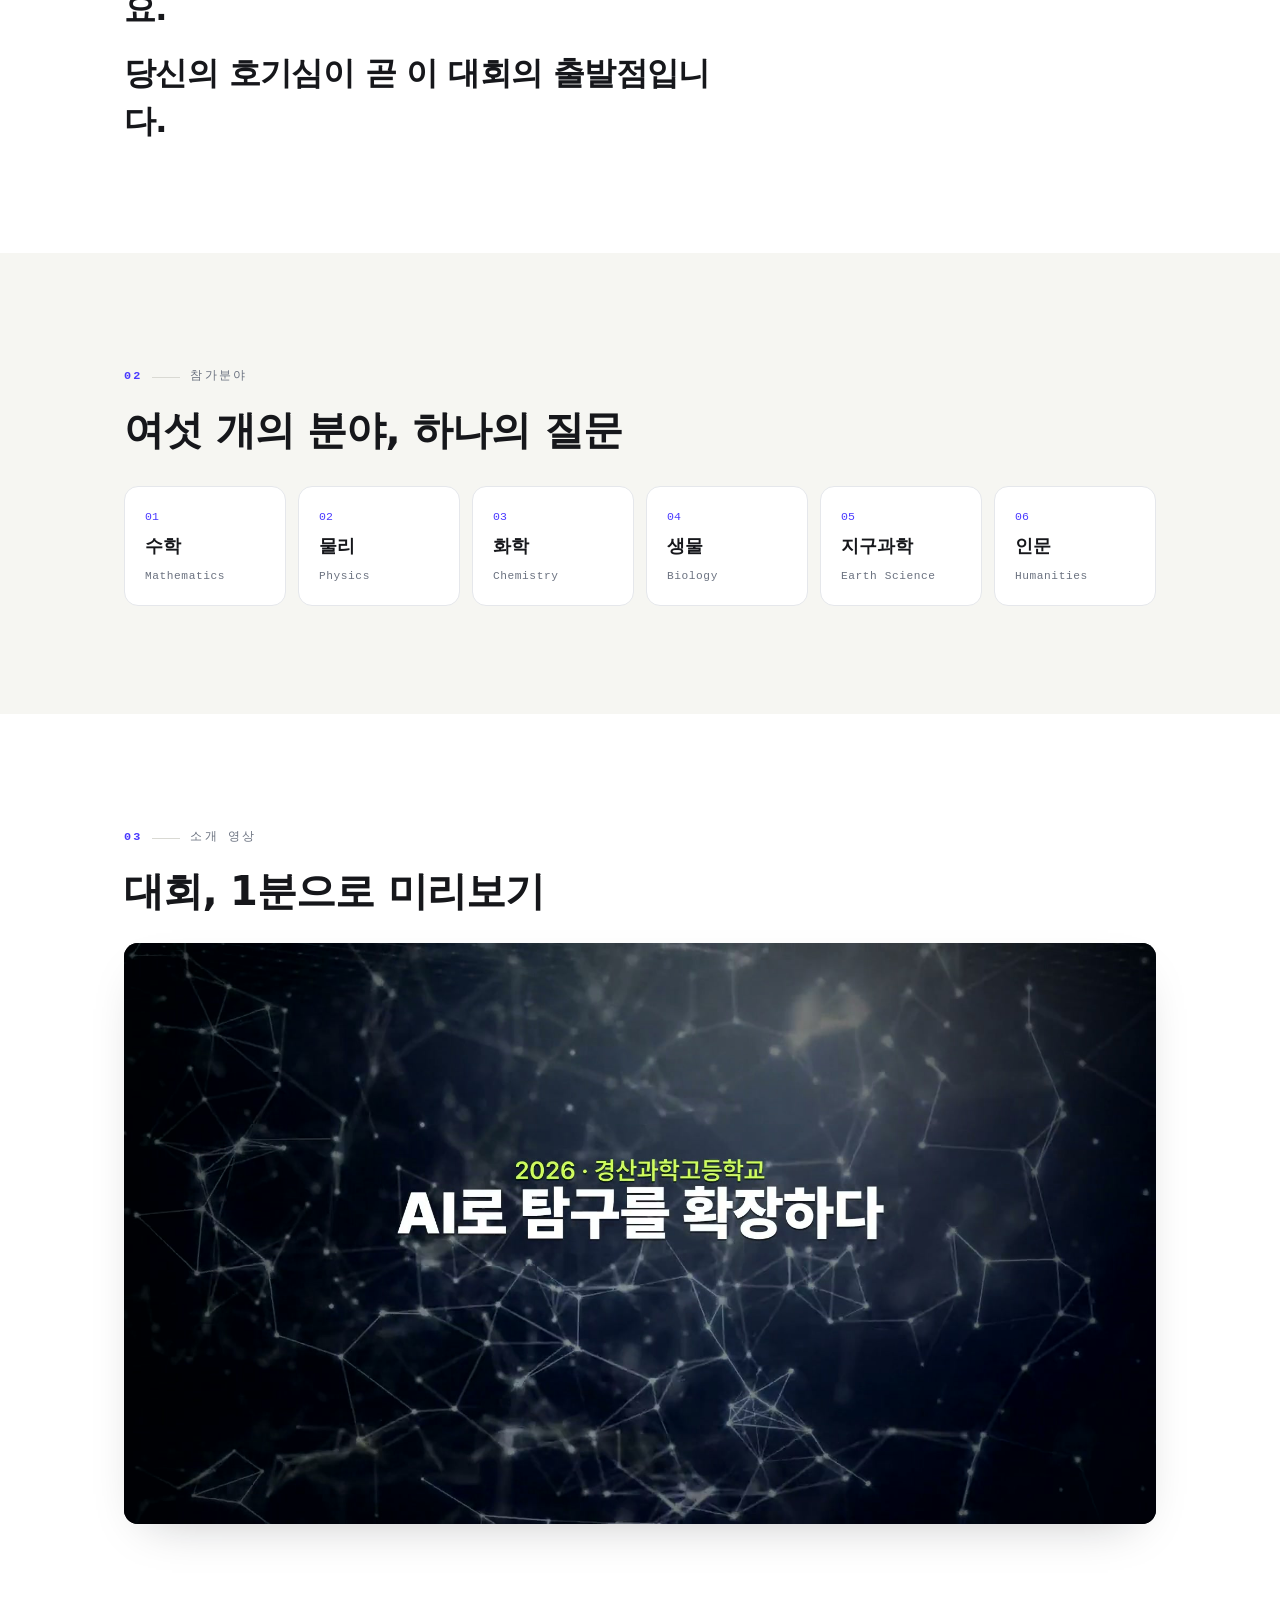
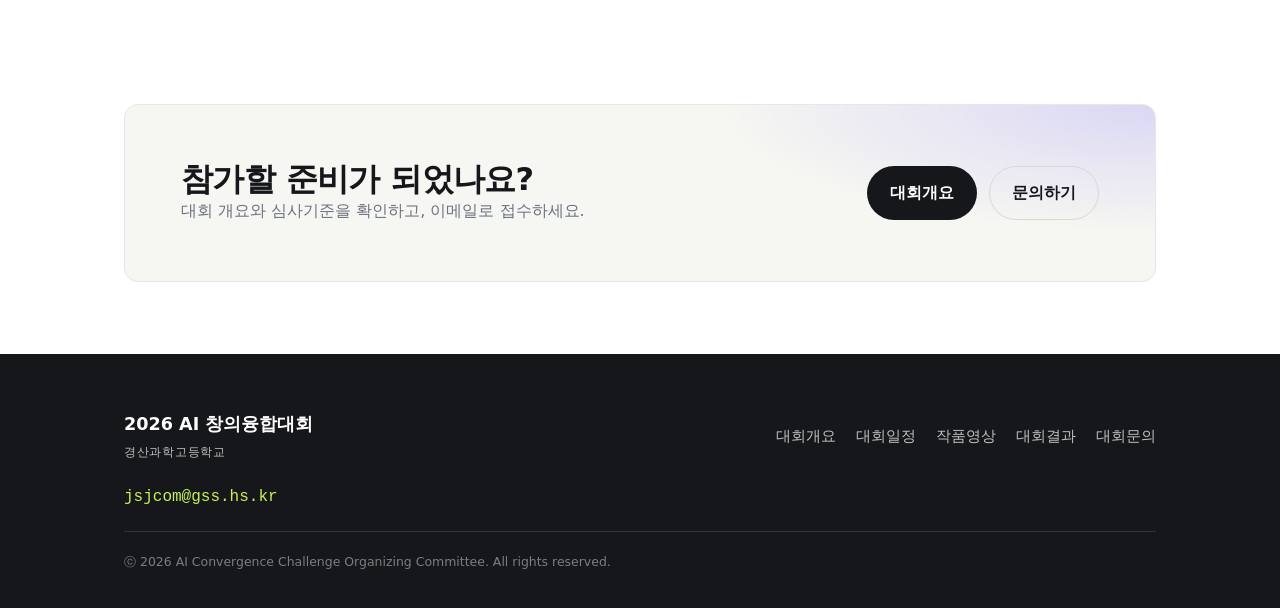
==== commit 56a2ac89: "Upgrade intro: 1080p, Pretendard, longer cut, 3 backgrounds; drop controls Re-render the intro at 10" ====
--- a/index.html
+++ b/index.html
@@ -123,12 +123,12 @@
         <h2 class="section-title" id="video-title" data-reveal>대회, 1분으로 미리보기</h2>
         <div class="intro-video" style="margin-top: 28px;" data-reveal>
           <!-- 자동재생을 위해 muted playsinline 은 반드시 유지 (CLAUDE.md gotchas).
-               controls 는 common.js 가 마우스 오버 시에만 노출. 배경 영상 교체 시
+               컨트롤(재생 바)은 표시하지 않는 배경 재생용. 영상 교체 시
                assets/video/intro.mp4 와 poster 이미지를 바꾸면 됩니다. -->
           <video
             autoplay muted loop playsinline preload="metadata"
             poster="assets/images/intro-poster.jpg"
-            data-hover-controls
+            disablepictureinpicture
             aria-label="2026 AI 창의융합대회 소개 영상">
             <source src="assets/video/intro.mp4" type="video/mp4" />
             <div class="intro-video__placeholder">
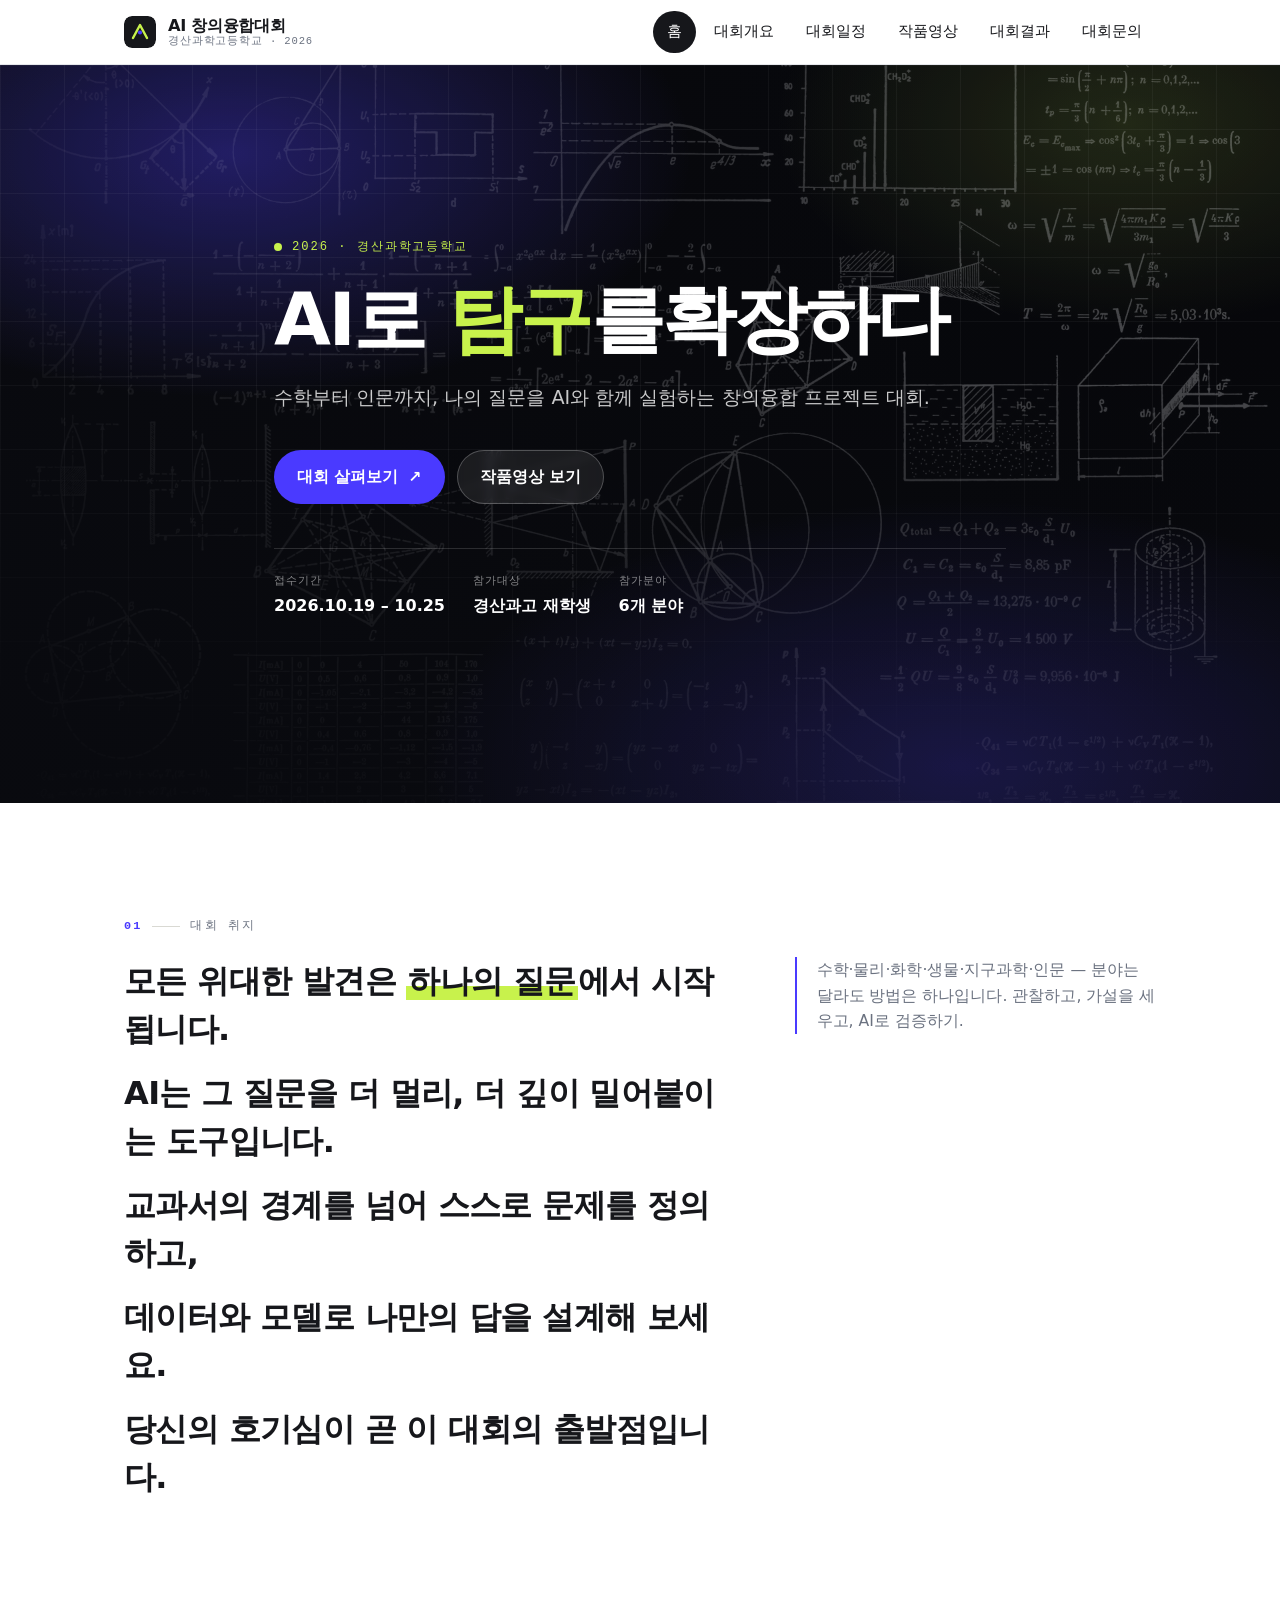
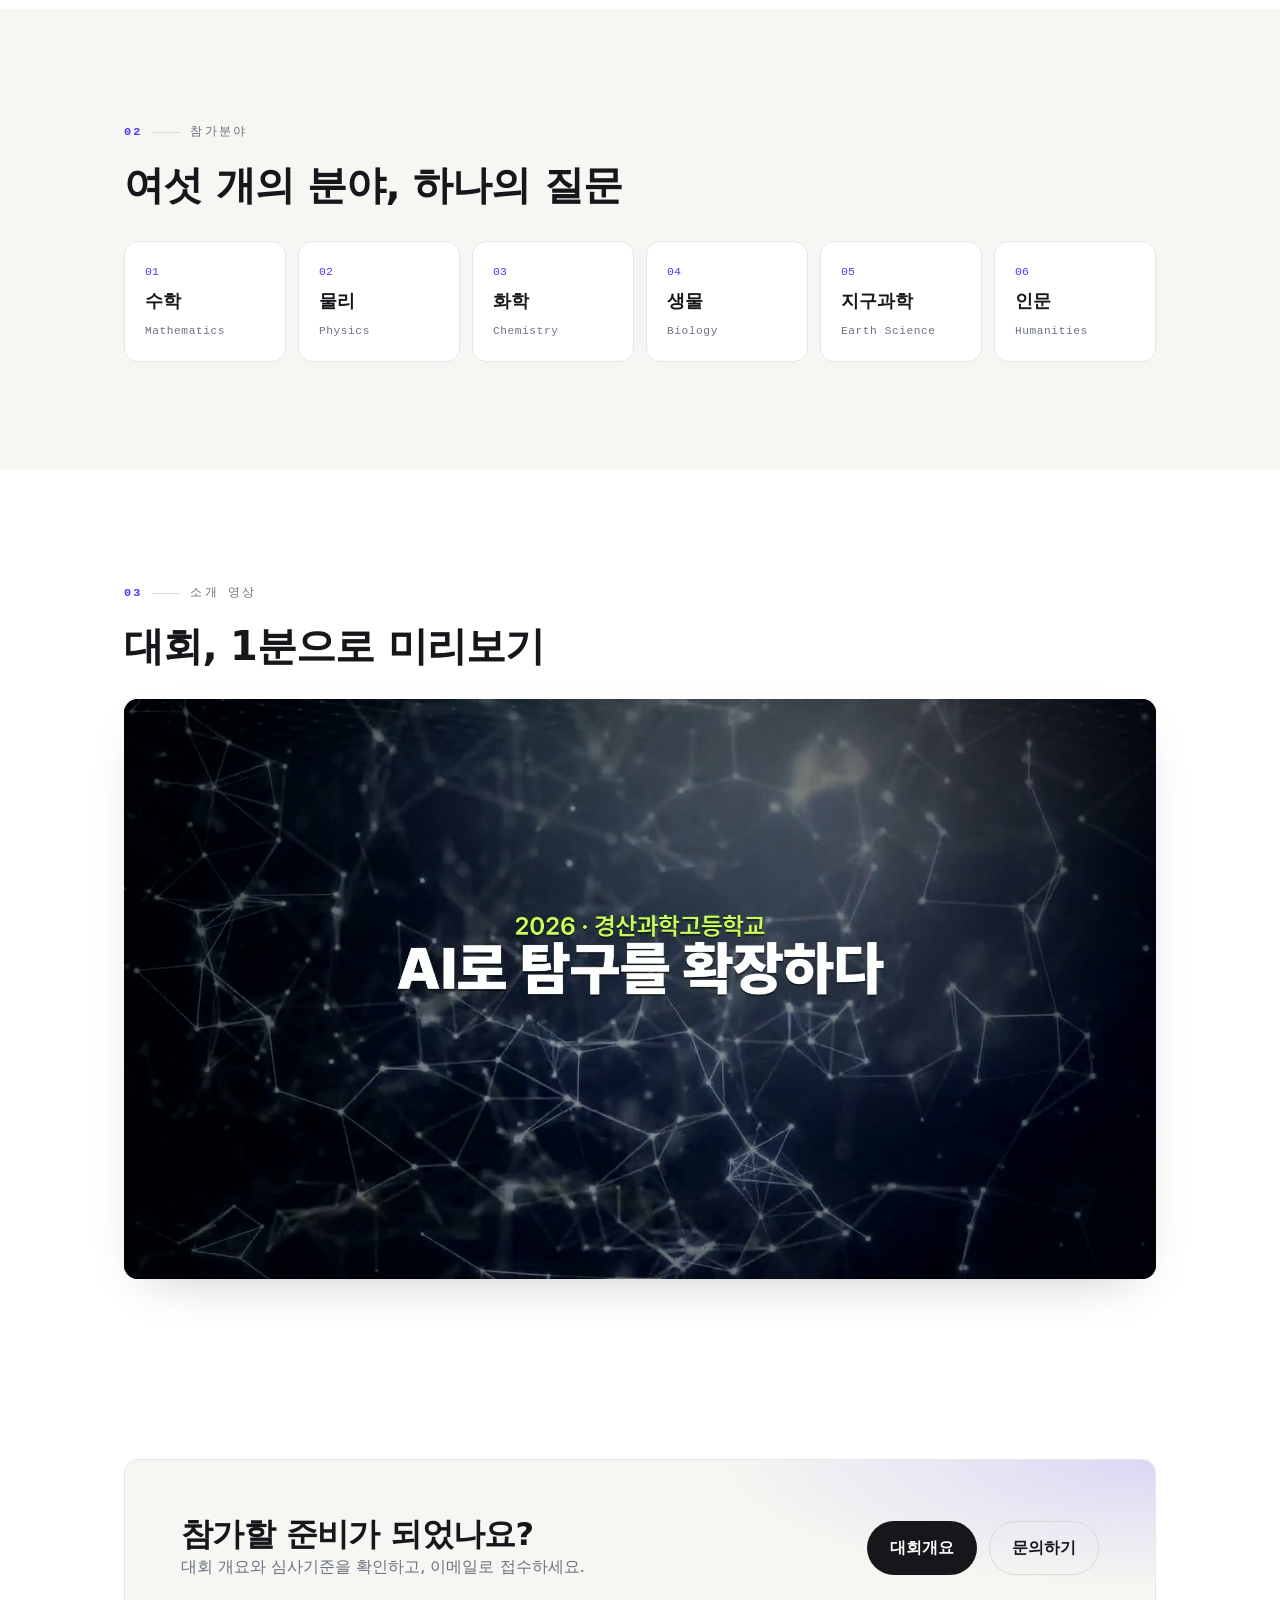
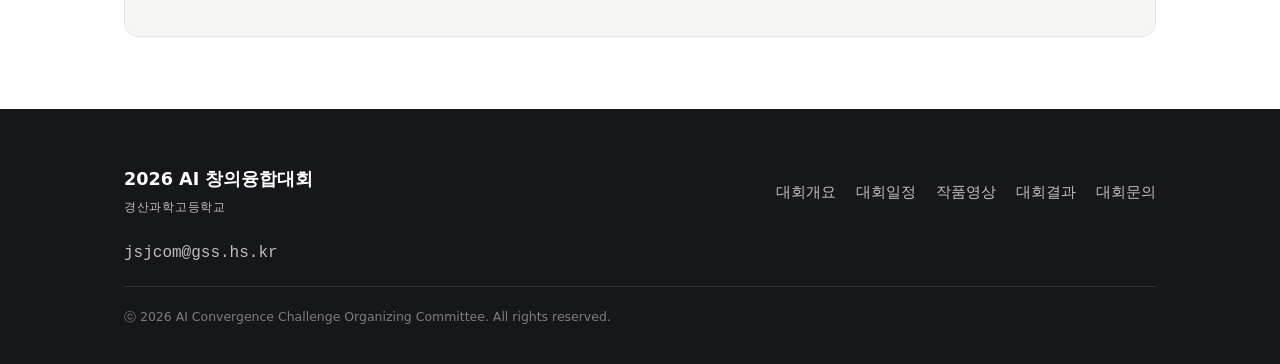
==== commit 49ecc5d3: "Home hero one-line on desktop, dark photo interior headers, copy tweaks 1. Hero title/sub sit on one" ====
--- a/index.html
+++ b/index.html
@@ -26,7 +26,7 @@
       <div class="hero__grid" aria-hidden="true"></div>
       <div class="wrap hero__inner">
         <p class="hero__eyebrow">2026 · 경산과학고등학교</p>
-        <h1 class="hero__title">AI로 <em>탐구</em>를<br />확장하다</h1>
+        <h1 class="hero__title">AI로 <em>탐구</em>를<br class="hero__br" />확장하다</h1>
         <p class="hero__sub">
           수학부터 인문까지, 나의 질문을 AI와 함께 실험하는
           창의융합 프로젝트 대회.
--- a/assets/css/style.css
+++ b/assets/css/style.css
@@ -281,7 +281,8 @@
 .footer__nav { display: flex; flex-wrap: wrap; gap: 8px 20px; }
 .footer__nav a { color: rgba(255, 255, 255, 0.72); font-size: 0.92rem; }
 .footer__nav a:hover { color: #fff; }
-.footer__contact a { color: var(--color-accent); font-family: var(--font-mono); }
+.footer__contact a { color: rgba(255, 255, 255, 0.72); font-family: var(--font-mono); }
+.footer__contact a:hover { color: #fff; }
 .footer__copy {
   font-size: 0.78rem;
   color: rgba(255, 255, 255, 0.44);
@@ -301,15 +302,17 @@
 /* ----- 7. Hero (home) ----- */
 .hero {
   position: relative;
-  /* Background photo: assets/images/hero.jpg — "Earth at night" (Unsplash, NASA).
-     Unsplash License (free use, no attribution required). Swap file to change. */
+  /* Background photo: assets/images/hero.jpg — science/math formulas blackboard
+     (Unsplash License, free use). hero-alt.jpg holds the "Earth at night" option.
+     Swap the two files to change. Scrim is a bit darker since the formulas fill
+     the whole frame. */
   background-color: var(--color-night);
   background-image:
-    linear-gradient(90deg, rgba(9, 10, 15, 0.94) 0%, rgba(9, 10, 15, 0.6) 46%, rgba(9, 10, 15, 0.32) 100%),
-    linear-gradient(180deg, rgba(9, 10, 15, 0.3) 0%, rgba(9, 10, 15, 0.28) 38%, rgba(9, 10, 15, 0.88) 100%),
+    linear-gradient(90deg, rgba(9, 10, 15, 0.95) 0%, rgba(9, 10, 15, 0.7) 48%, rgba(9, 10, 15, 0.5) 100%),
+    linear-gradient(180deg, rgba(9, 10, 15, 0.42) 0%, rgba(9, 10, 15, 0.4) 40%, rgba(9, 10, 15, 0.9) 100%),
     url("../images/hero.jpg");
   background-size: cover;
-  background-position: center 32%;
+  background-position: center center;
   background-repeat: no-repeat;
   color: #fff;
   overflow: hidden;
@@ -385,6 +388,14 @@
   font-size: clamp(1rem, 2.6vw, 1.2rem);
   color: rgba(255, 255, 255, 0.78);
   max-width: 34ch;
+}
+/* Desktop: title and sub on a single line; small screens keep the wrap
+   (mobile-first base above uses the <br class="hero__br"> line break). */
+@media (min-width: 641px) {
+  .hero__inner { max-width: min(92%, 780px); }
+  .hero__title { white-space: nowrap; }
+  .hero__title .hero__br { display: none; }
+  .hero__sub { max-width: none; }
 }
 .hero__actions {
   margin-top: 36px;
@@ -577,58 +588,100 @@
   font-family: var(--font-mono);
 }
 
-/* ----- 12. Schedule timeline ----- */
-.timeline { position: relative; margin-top: 8px; }
-.timeline::before {
-  content: "";
+/* ----- 12. Schedule track ----- */
+.track { position: relative; margin-top: 8px; }
+.track__list { list-style: none; margin: 0; padding: 0; }
+/* vertical rail on the right, running through the dots (placed by schedule.js) */
+.track__rail,
+.track__rail-fill {
   position: absolute;
-  left: 15px;
-  top: 8px;
-  bottom: 8px;
+  right: 27px;
   width: 2px;
-  background: linear-gradient(var(--color-primary), var(--color-hairline));
-}
-.tl-item {
+  border-radius: 2px;
+}
+.track__rail { background: var(--color-hairline); }
+.track__rail-fill {
+  background: var(--color-primary);
+  height: 0;
+  transition: height 0.6s var(--ease);
+}
+
+.track__item {
   position: relative;
-  padding: 0 0 40px 52px;
-}
-.tl-item:last-child { padding-bottom: 0; }
-.tl-item__dot {
+  display: flex;
+  align-items: center;
+  justify-content: space-between;
+  gap: 20px;
+  padding: 22px 56px 22px 0;
+  border-bottom: 1px solid var(--color-hairline);
+}
+.track__item:first-child { border-top: 1px solid var(--color-hairline); }
+
+.track__info { display: flex; align-items: center; gap: 18px; min-width: 0; }
+.track__no {
+  font-family: var(--font-mono);
+  font-size: 0.82rem;
+  color: var(--color-muted);
+  min-width: 2ch;
+}
+.track__title { font-size: 1.15rem; }
+.track__date {
+  margin-top: 3px;
+  font-family: var(--font-mono);
+  font-size: 0.85rem;
+  letter-spacing: 0.02em;
+  color: var(--color-muted);
+}
+
+.track__dot {
   position: absolute;
-  left: 6px;
-  top: 4px;
+  right: 18px;
+  top: 50%;
+  transform: translateY(-50%);
   width: 20px;
   height: 20px;
   border-radius: 50%;
-  background: #fff;
-  border: 3px solid var(--color-primary);
-}
-.tl-item--done .tl-item__dot { background: var(--color-primary); }
-.tl-item--now .tl-item__dot {
+  background: var(--color-bg);
+  border: 2px solid var(--color-hairline);
+  box-sizing: border-box;
+  z-index: 1;
+  transition: background-color 0.3s var(--ease), border-color 0.3s var(--ease),
+    box-shadow 0.3s var(--ease);
+}
+/* 해당 시점이 되었거나 지나면 색칠 */
+.track__item.is-done .track__dot {
+  background: var(--color-primary);
+  border-color: var(--color-primary);
+}
+.track__item.is-done .track__title { color: var(--color-ink); }
+.track__item.is-done .track__date { color: var(--color-primary); }
+/* 현재 진행 중인 단계는 링 강조 */
+.track__item.is-current .track__dot {
   border-color: var(--color-ink);
   box-shadow: 0 0 0 5px rgba(74, 58, 255, 0.15);
 }
-.tl-item__date {
-  font-family: var(--font-mono);
-  font-size: 0.8rem;
-  letter-spacing: 0.04em;
-  color: var(--color-primary);
-  font-weight: 600;
-}
-.tl-item__title { font-size: 1.2rem; margin-top: 4px; }
-.tl-item__desc { margin-top: 6px; color: var(--color-muted); font-size: 0.96rem; }
-.tl-item__badge {
+
+.track__legend {
+  display: flex;
+  align-items: center;
+  flex-wrap: wrap;
+  gap: 6px 8px;
+  margin-top: 20px;
+  font-size: 0.85rem;
+  color: var(--color-muted);
+}
+.track__legend .legend-dot:not(:first-child) { margin-left: 16px; }
+.legend-dot {
   display: inline-block;
-  margin-top: 8px;
-  font-family: var(--font-mono);
-  font-size: 0.66rem;
-  letter-spacing: 0.1em;
-  text-transform: uppercase;
-  padding: 3px 8px;
-  border-radius: 5px;
-  background: var(--color-ink);
-  color: var(--color-accent);
-}
+  width: 13px;
+  height: 13px;
+  border-radius: 50%;
+  background: var(--color-bg);
+  border: 2px solid var(--color-hairline);
+  box-sizing: border-box;
+  vertical-align: -2px;
+}
+.legend-dot--done { background: var(--color-primary); border-color: var(--color-primary); }
 
 /* ----- 13. Works page ----- */
 .tabs {
@@ -823,15 +876,36 @@
 .contact-method a { font-weight: 600; }
 
 /* ----- 16. Page header (interior pages) ----- */
+/* Same dark background photo as the home hero, so interior pages read as
+   part of the same site instead of a plain white block. */
 .page-head {
+  position: relative;
+  isolation: isolate;
+  color: #fff;
+  background-color: var(--color-night);
+  background-image:
+    linear-gradient(90deg, rgba(9, 10, 15, 0.95) 0%, rgba(9, 10, 15, 0.74) 52%, rgba(9, 10, 15, 0.56) 100%),
+    linear-gradient(180deg, rgba(9, 10, 15, 0.5) 0%, rgba(9, 10, 15, 0.62) 100%),
+    url("../images/hero.jpg");
+  background-size: cover;
+  background-position: center center;
+  background-repeat: no-repeat;
   padding-block: clamp(48px, 8vw, 88px) clamp(28px, 4vw, 44px);
-  border-bottom: 1px solid var(--color-border);
+  border-bottom: 1px solid rgba(255, 255, 255, 0.12);
 }
 .page-head__title {
+  color: #fff;
   font-size: clamp(2rem, 6vw, 3.2rem);
   letter-spacing: -0.03em;
 }
-.page-head__lead { margin-top: 16px; max-width: 56ch; color: var(--color-muted); font-size: 1.08rem; }
+.page-head__lead {
+  margin-top: 16px;
+  max-width: 56ch;
+  color: rgba(255, 255, 255, 0.8);
+  font-size: 1.08rem;
+}
+.page-head .eyebrow { color: rgba(255, 255, 255, 0.6); }
+.page-head .eyebrow::before { color: var(--color-accent); }
 
 /* CTA band */
 .cta-band {
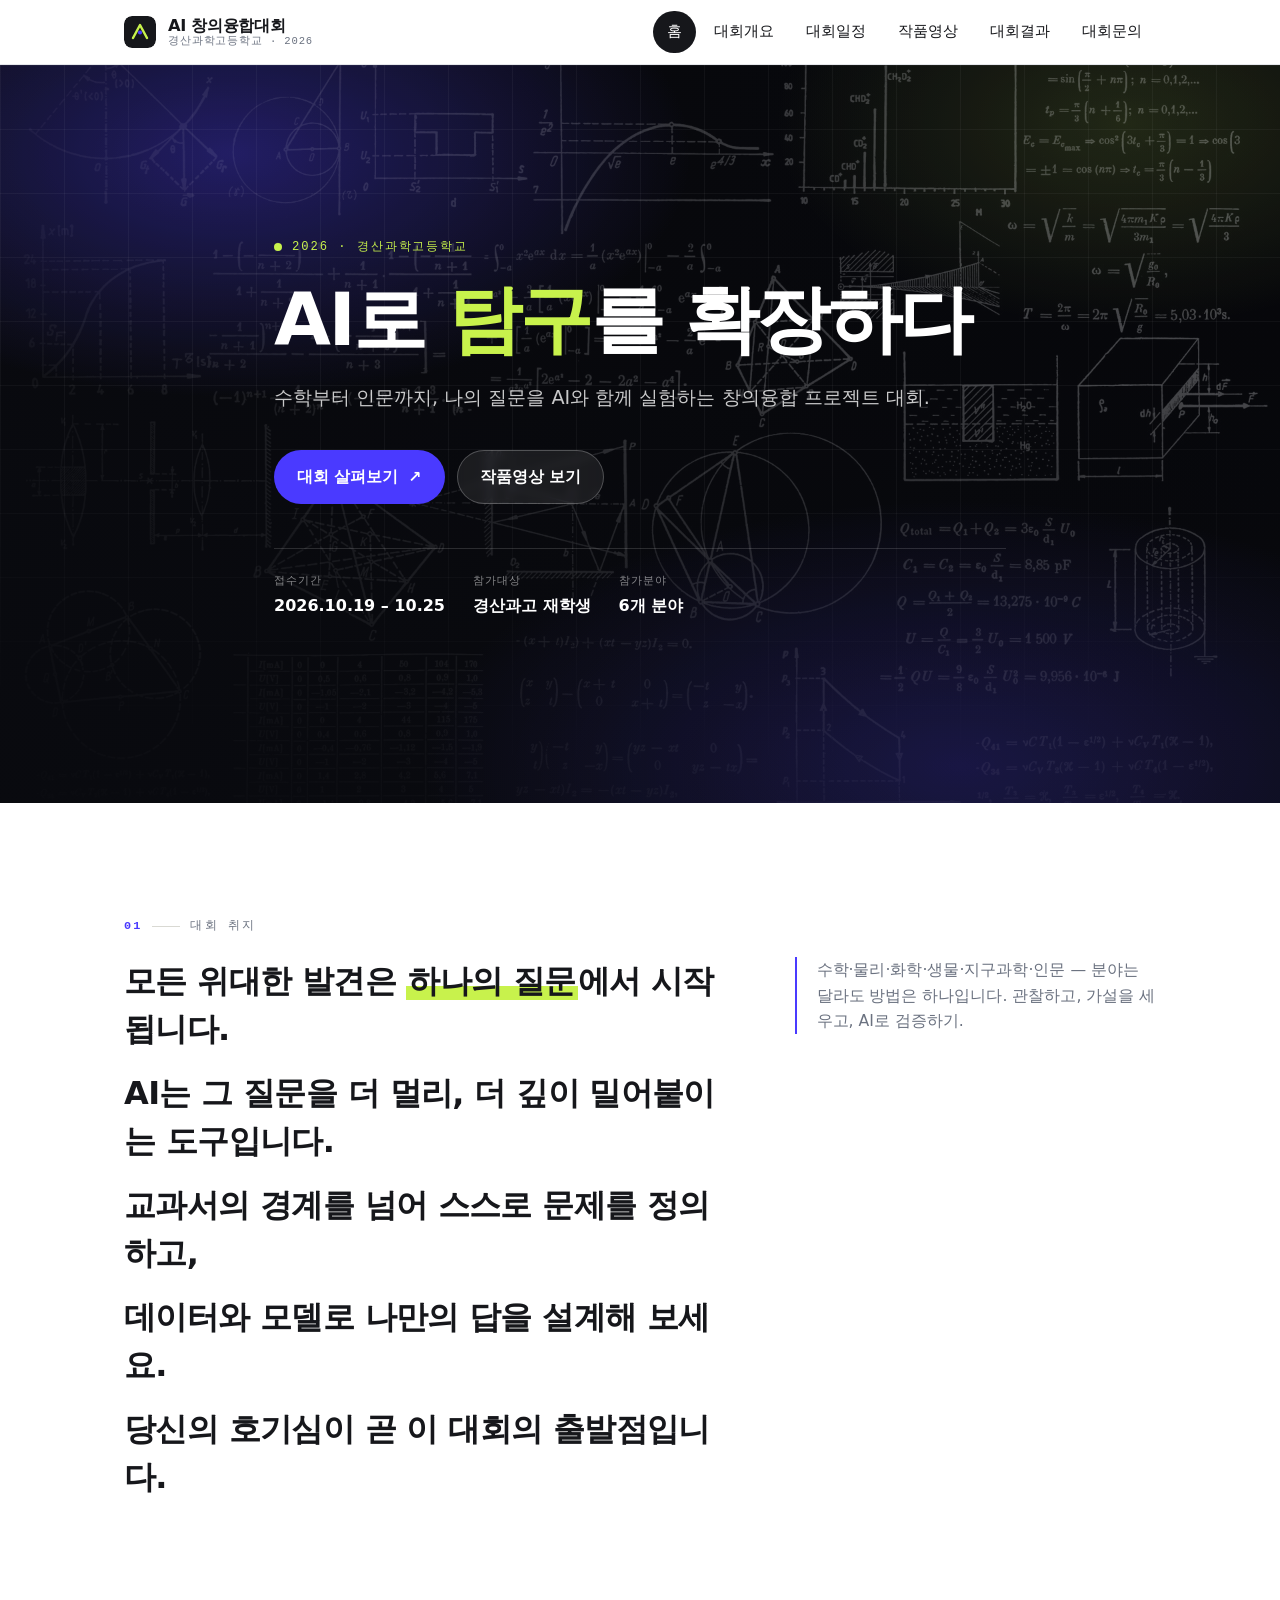
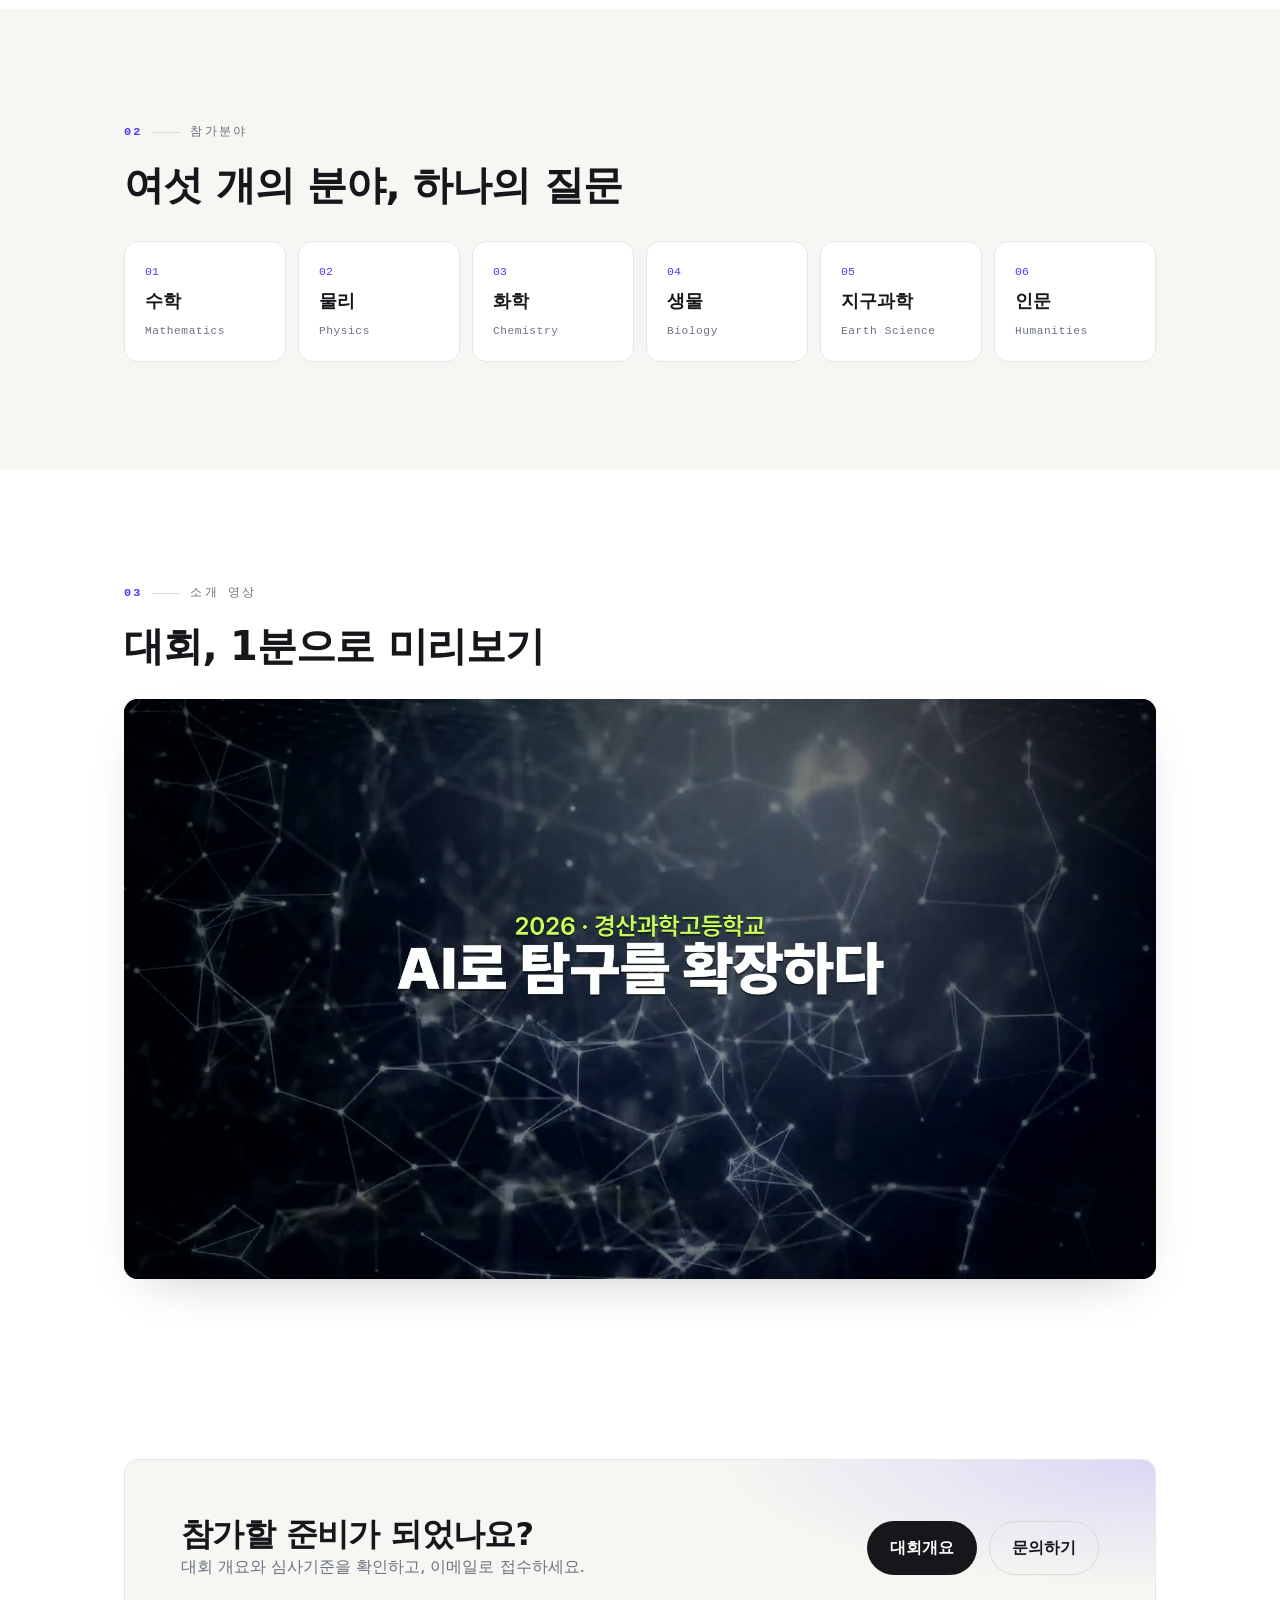
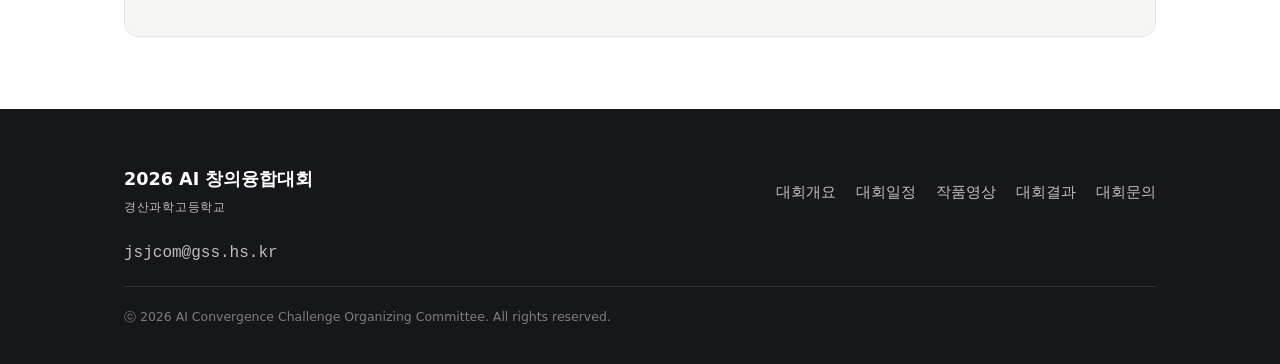
==== commit b11eb144: "Add space before hero title line break Co-Authored-By: Claude Opus 4.8 <noreply@anthropic.com>" ====
--- a/index.html
+++ b/index.html
@@ -26,7 +26,7 @@
       <div class="hero__grid" aria-hidden="true"></div>
       <div class="wrap hero__inner">
         <p class="hero__eyebrow">2026 · 경산과학고등학교</p>
-        <h1 class="hero__title">AI로 <em>탐구</em>를<br class="hero__br" />확장하다</h1>
+        <h1 class="hero__title">AI로 <em>탐구</em>를 <br class="hero__br" />확장하다</h1>
         <p class="hero__sub">
           수학부터 인문까지, 나의 질문을 AI와 함께 실험하는
           창의융합 프로젝트 대회.
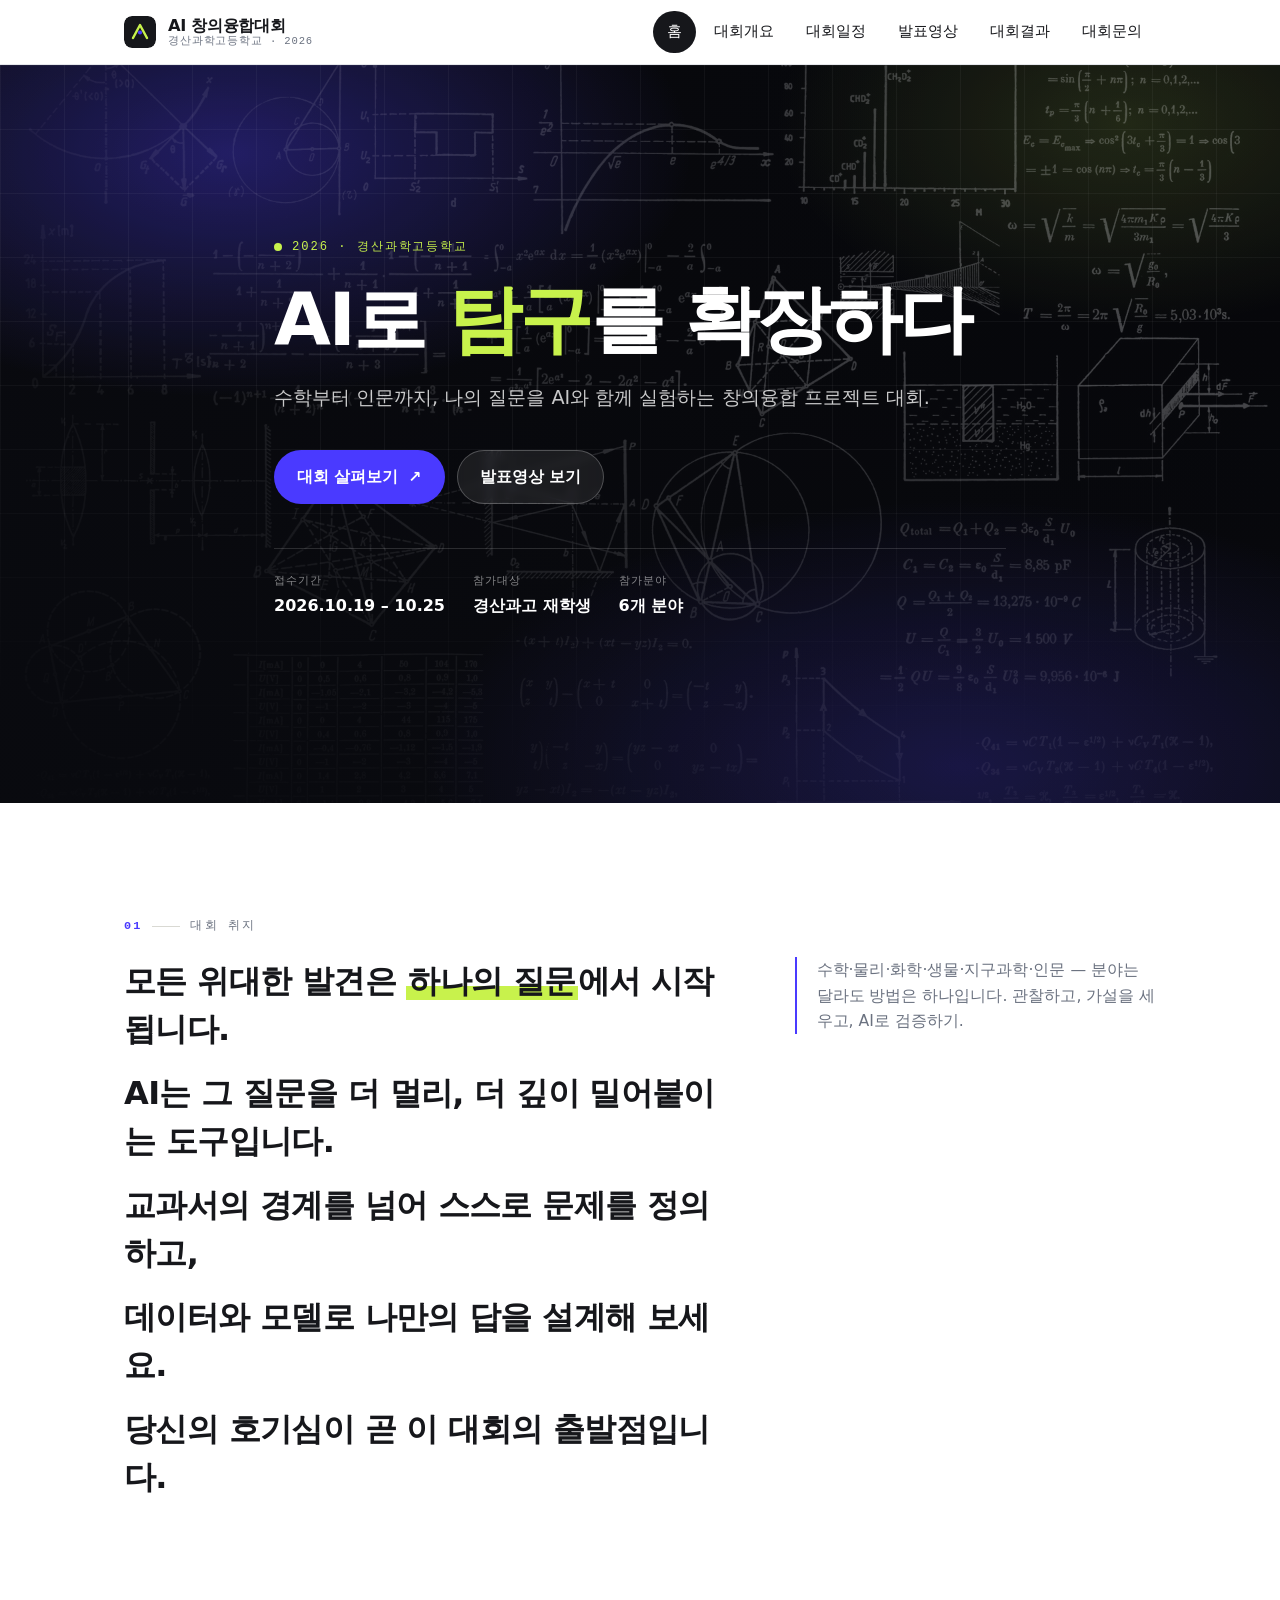
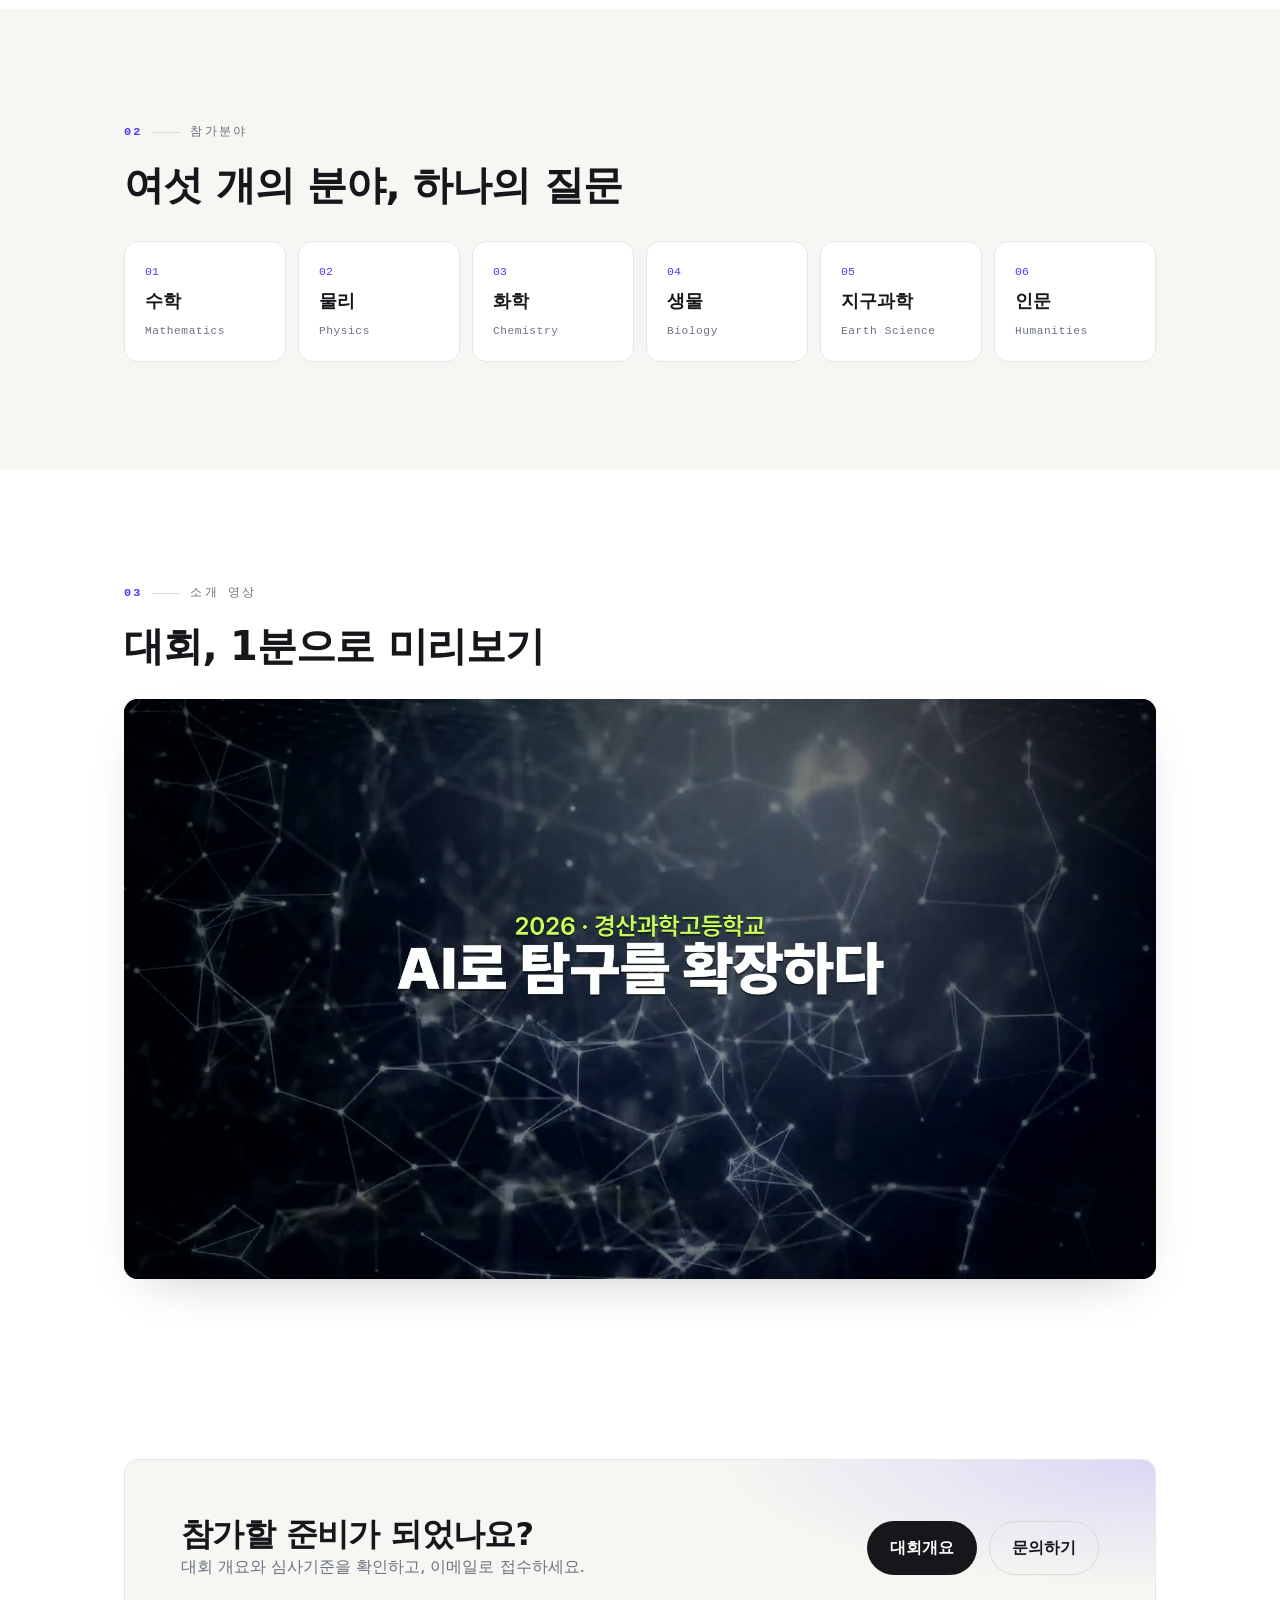
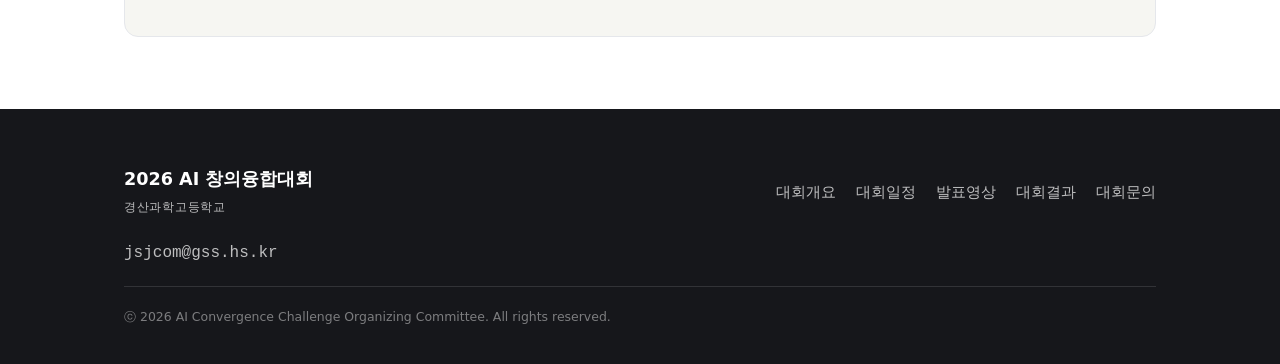
==== commit def24b6a: "Rename 작품영상 label to 발표영상 Update the nav/footer/menu label, works page title, OG, description, and h" ====
--- a/index.html
+++ b/index.html
@@ -35,7 +35,7 @@
           <a class="btn btn--primary" href="about.html">
             대회 살펴보기 <span class="btn__arrow" aria-hidden="true">↗</span>
           </a>
-          <a class="btn btn--on-dark" href="works.html">작품영상 보기</a>
+          <a class="btn btn--on-dark" href="works.html">발표영상 보기</a>
         </div>
         <dl class="hero__meta">
           <div>
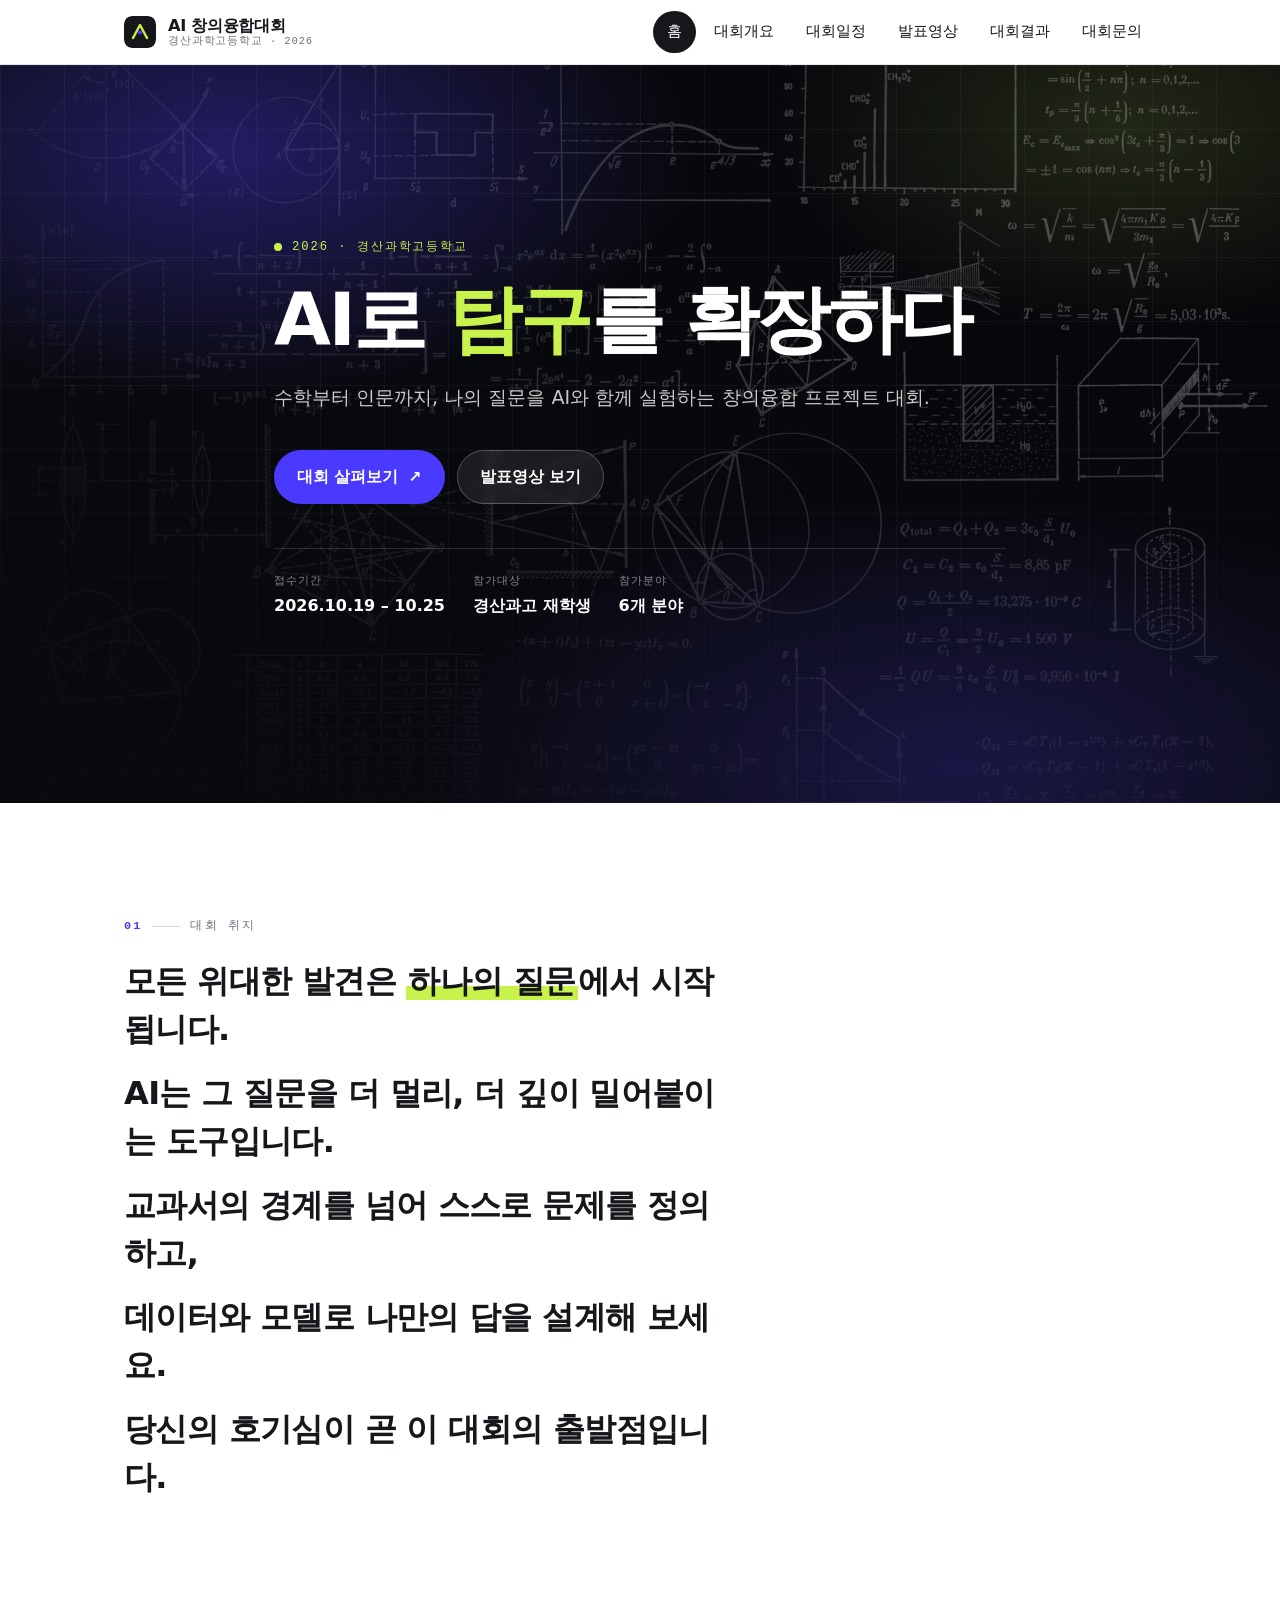
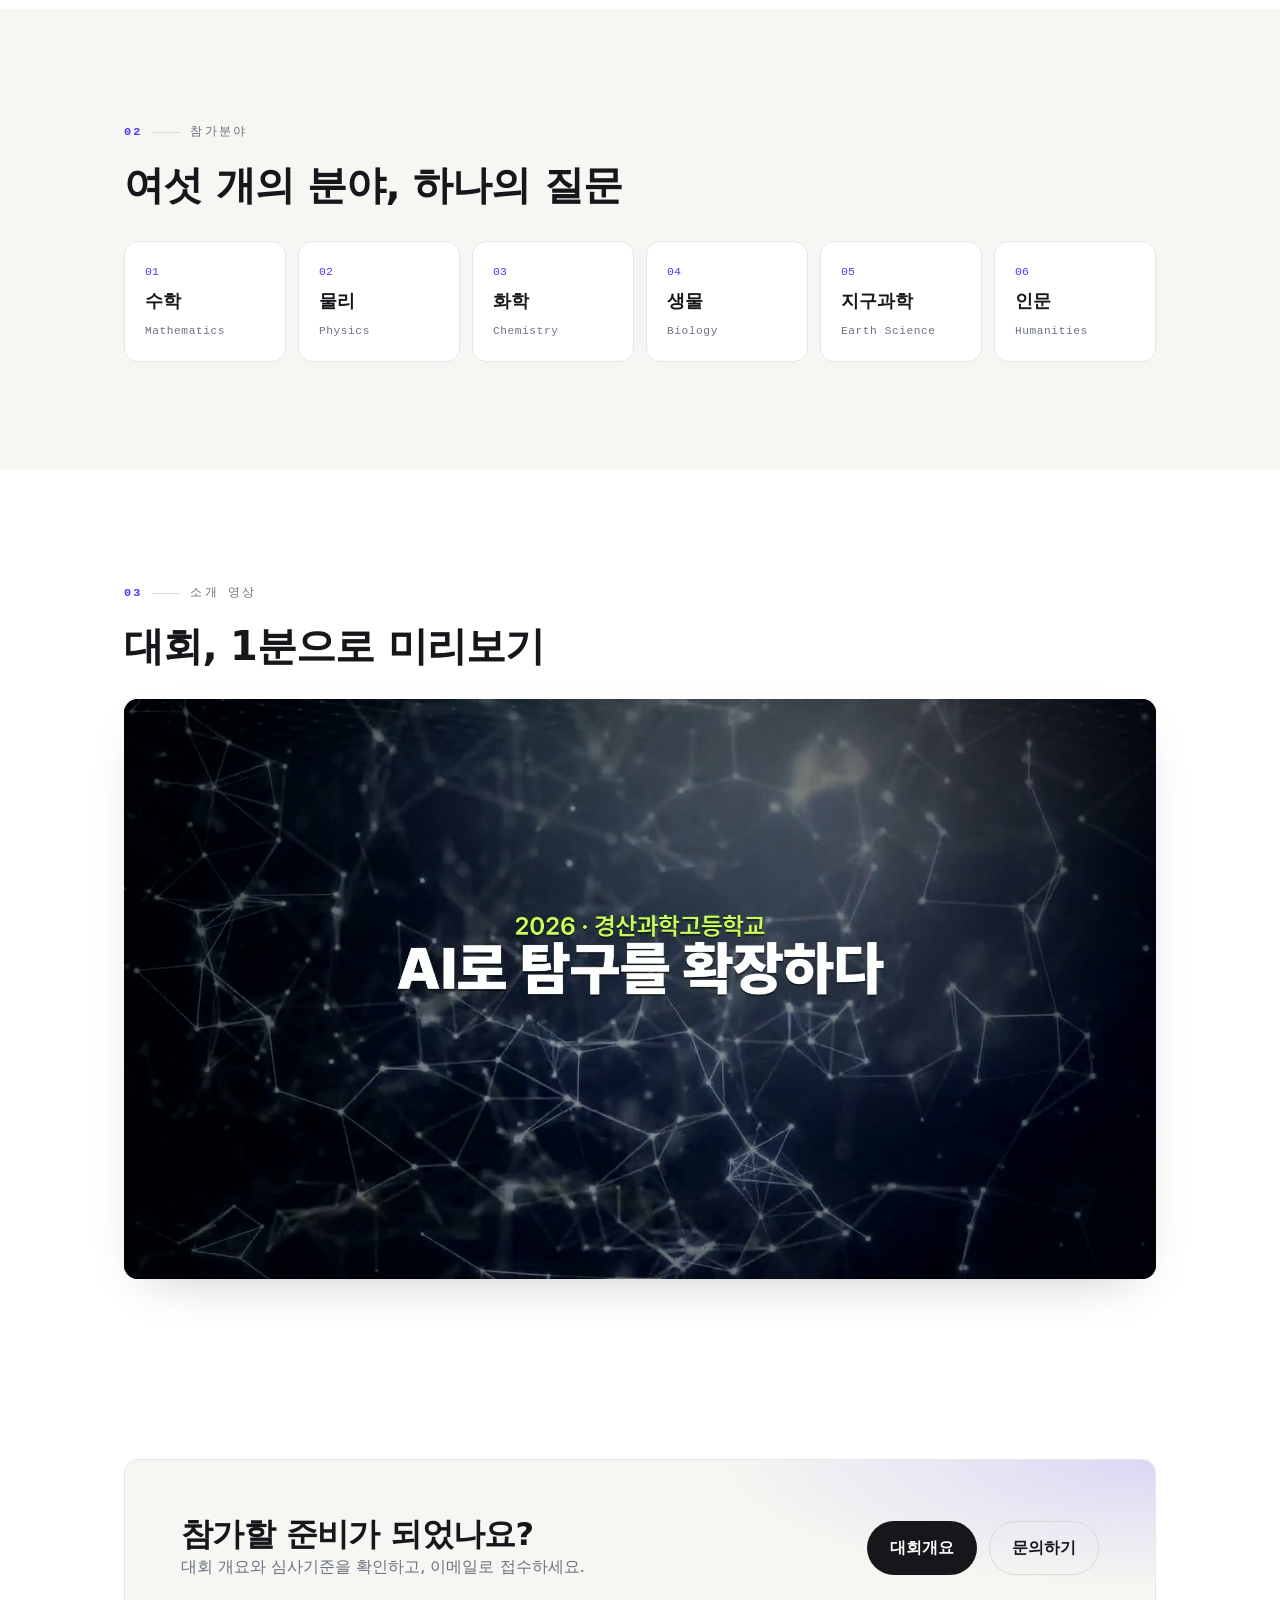
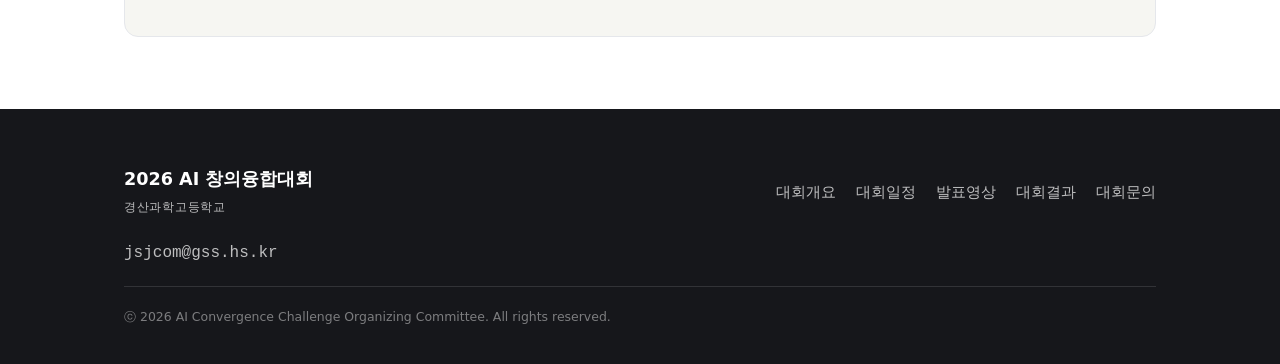
==== commit 61f3814b: "Update index.html" ====
--- a/index.html
+++ b/index.html
@@ -67,11 +67,6 @@
             <p>데이터와 모델로 나만의 답을 설계해 보세요.</p>
             <p>당신의 호기심이 곧 이 대회의 출발점입니다.</p>
           </div>
-          <aside class="manifesto__aside" data-reveal>
-            수학·물리·화학·생물·지구과학·인문 —
-            분야는 달라도 방법은 하나입니다.
-            관찰하고, 가설을 세우고, AI로 검증하기.
-          </aside>
         </div>
       </div>
     </section>
--- a/assets/css/style.css
+++ b/assets/css/style.css
@@ -710,17 +710,16 @@
 .tab:hover { border-color: var(--color-ink); }
 .tab.is-active { background: var(--color-ink); color: #fff; border-color: var(--color-ink); }
 
+/* 유튜브 '검색 결과'형: 한 줄에 하나씩, 영상 왼쪽 · 정보 오른쪽 */
 .work-grid {
-  display: grid;
-  gap: 24px;
-  grid-template-columns: 1fr;
-}
-@media (min-width: 641px) { .work-grid { grid-template-columns: repeat(2, 1fr); } }
-@media (min-width: 1025px) { .work-grid { grid-template-columns: repeat(3, 1fr); } }
+  display: flex;
+  flex-direction: column;
+  gap: 18px;
+}
 
 .work-card {
   display: flex;
-  flex-direction: column;
+  flex-direction: column;        /* 모바일: 세로로 쌓기 */
   background: #fff;
   border: 1px solid var(--color-border);
   border-radius: var(--radius);
@@ -729,13 +728,36 @@
     border-color 0.3s var(--ease);
 }
 .work-card:hover {
-  transform: translateY(-4px);
+  transform: translateY(-3px);
   box-shadow: var(--shadow-md);
   border-color: var(--color-hairline);
 }
-.work-card__video { position: relative; aspect-ratio: 16 / 9; background: #000; }
+.work-card__video {
+  position: relative;
+  aspect-ratio: 16 / 9;
+  background: #000;
+  flex-shrink: 0;
+}
 .work-card__video iframe { position: absolute; inset: 0; width: 100%; height: 100%; border: 0; }
-.work-card__body { padding: 20px; display: flex; flex-direction: column; gap: 8px; flex: 1; }
+.work-card__body {
+  padding: 16px 18px;
+  display: flex;
+  flex-direction: column;
+  gap: 8px;
+  flex: 1;
+  min-width: 0;
+}
+
+/* ≥641px: 가로 배치 (썸네일 왼쪽 고정폭, 정보 오른쪽) */
+@media (min-width: 641px) {
+  .work-card { flex-direction: row; align-items: stretch; }
+  .work-card__video { width: 300px; }
+  .work-card__body { padding: 18px 24px; }
+}
+@media (min-width: 1025px) {
+  .work-card__video { width: 360px; }
+}
+
 .work-card__award {
   align-self: flex-start;
   font-family: var(--font-mono);
@@ -747,12 +769,23 @@
   background: var(--color-accent);
   color: var(--color-ink);
 }
-.work-card__title { font-size: 1.12rem; }
-.work-card__team { color: var(--color-primary); font-size: 0.9rem; font-weight: 600; }
-.work-card__desc { color: var(--color-muted); font-size: 0.94rem; }
+.work-card__cat {
+  align-self: flex-start;
+  font-family: var(--font-mono);
+  font-size: 0.72rem;
+  letter-spacing: 0.08em;
+  color: var(--color-muted);
+}
+.work-card__title {
+  font-size: clamp(1.2rem, 2.2vw, 1.45rem);
+  font-weight: 750;
+  line-height: 1.3;
+  letter-spacing: -0.01em;
+}
+.work-card__team { color: var(--color-primary); font-size: 0.95rem; font-weight: 600; }
+.work-card__desc { color: var(--color-muted); font-size: 0.95rem; }
 .work-card__link {
-  margin-top: auto;
-  padding-top: 12px;
+  margin-top: 6px;
   display: inline-flex;
   align-items: center;
   gap: 6px;
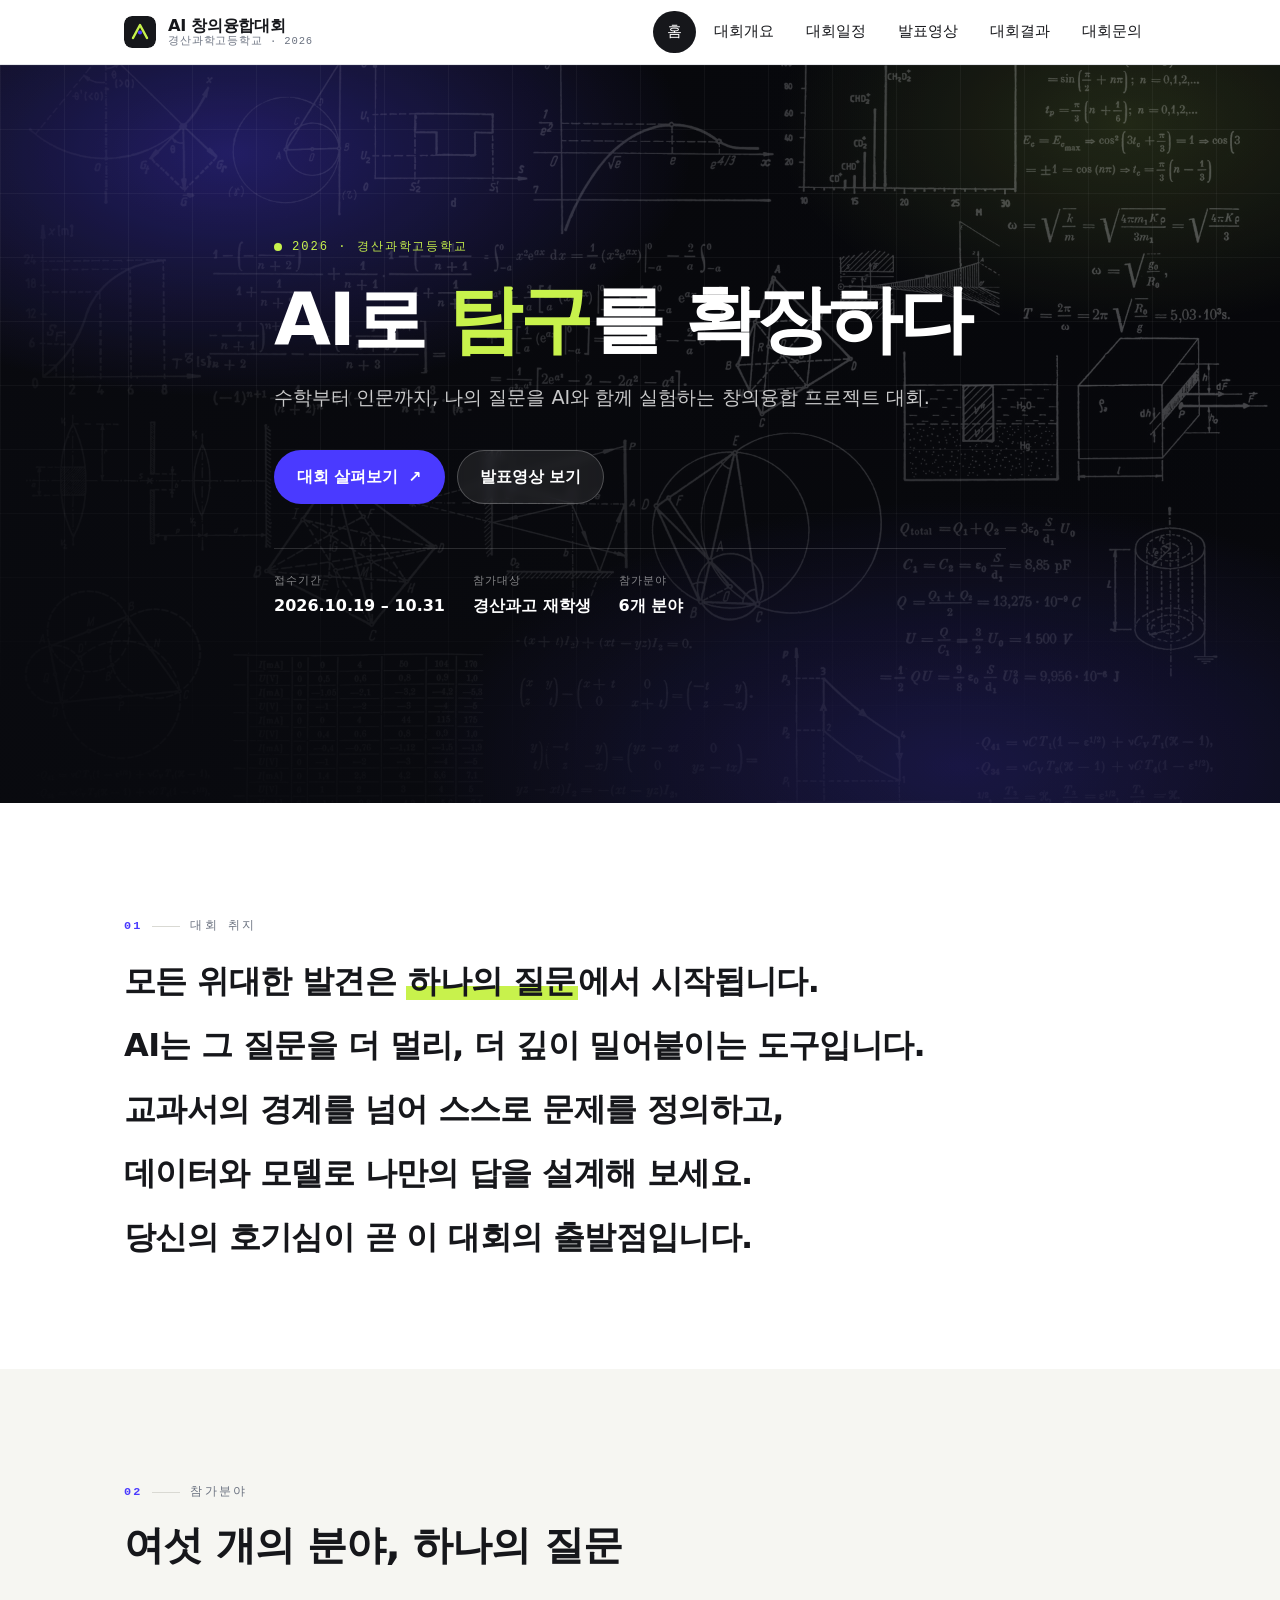
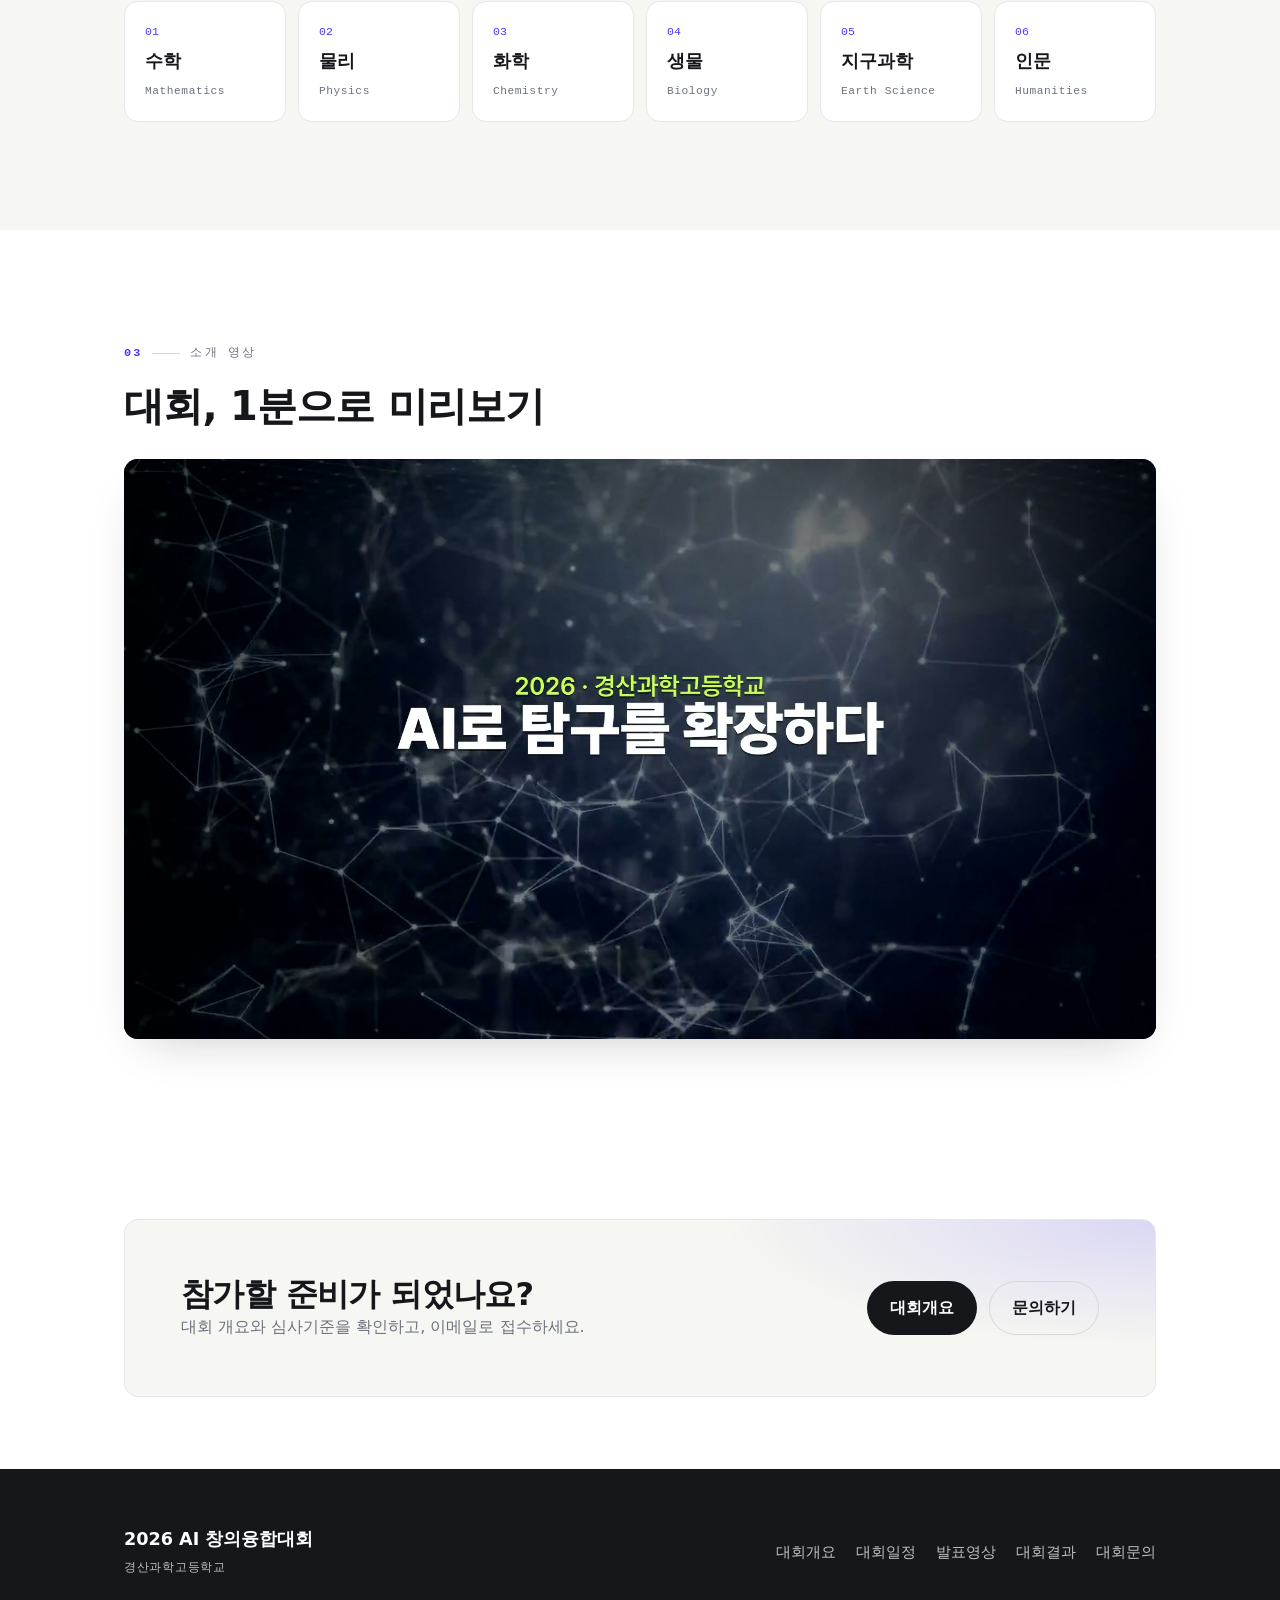
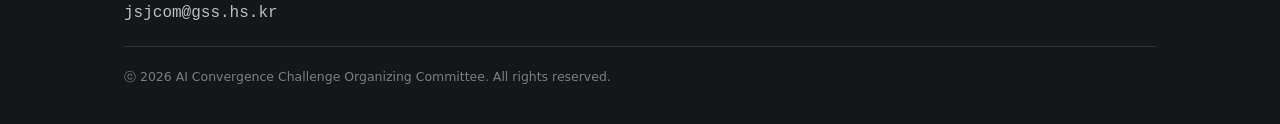
==== commit 32393ab5: "Update index.html" ====
--- a/index.html
+++ b/index.html
@@ -40,7 +40,7 @@
         <dl class="hero__meta">
           <div>
             <dt>접수기간</dt>
-            <dd>2026.10.19 – 10.25</dd>
+            <dd>2026.10.19 – 10.31</dd>
           </div>
           <div>
             <dt>참가대상</dt>
--- a/assets/css/style.css
+++ b/assets/css/style.css
@@ -445,7 +445,7 @@
 }
 
 @media (min-width: 861px) {
-  .manifesto__grid { grid-template-columns: 1.7fr 1fr; gap: 56px; }
+  .manifesto__grid { gap: 56px; }
 }
 
 /* ----- 9. Home: category strip ----- */
